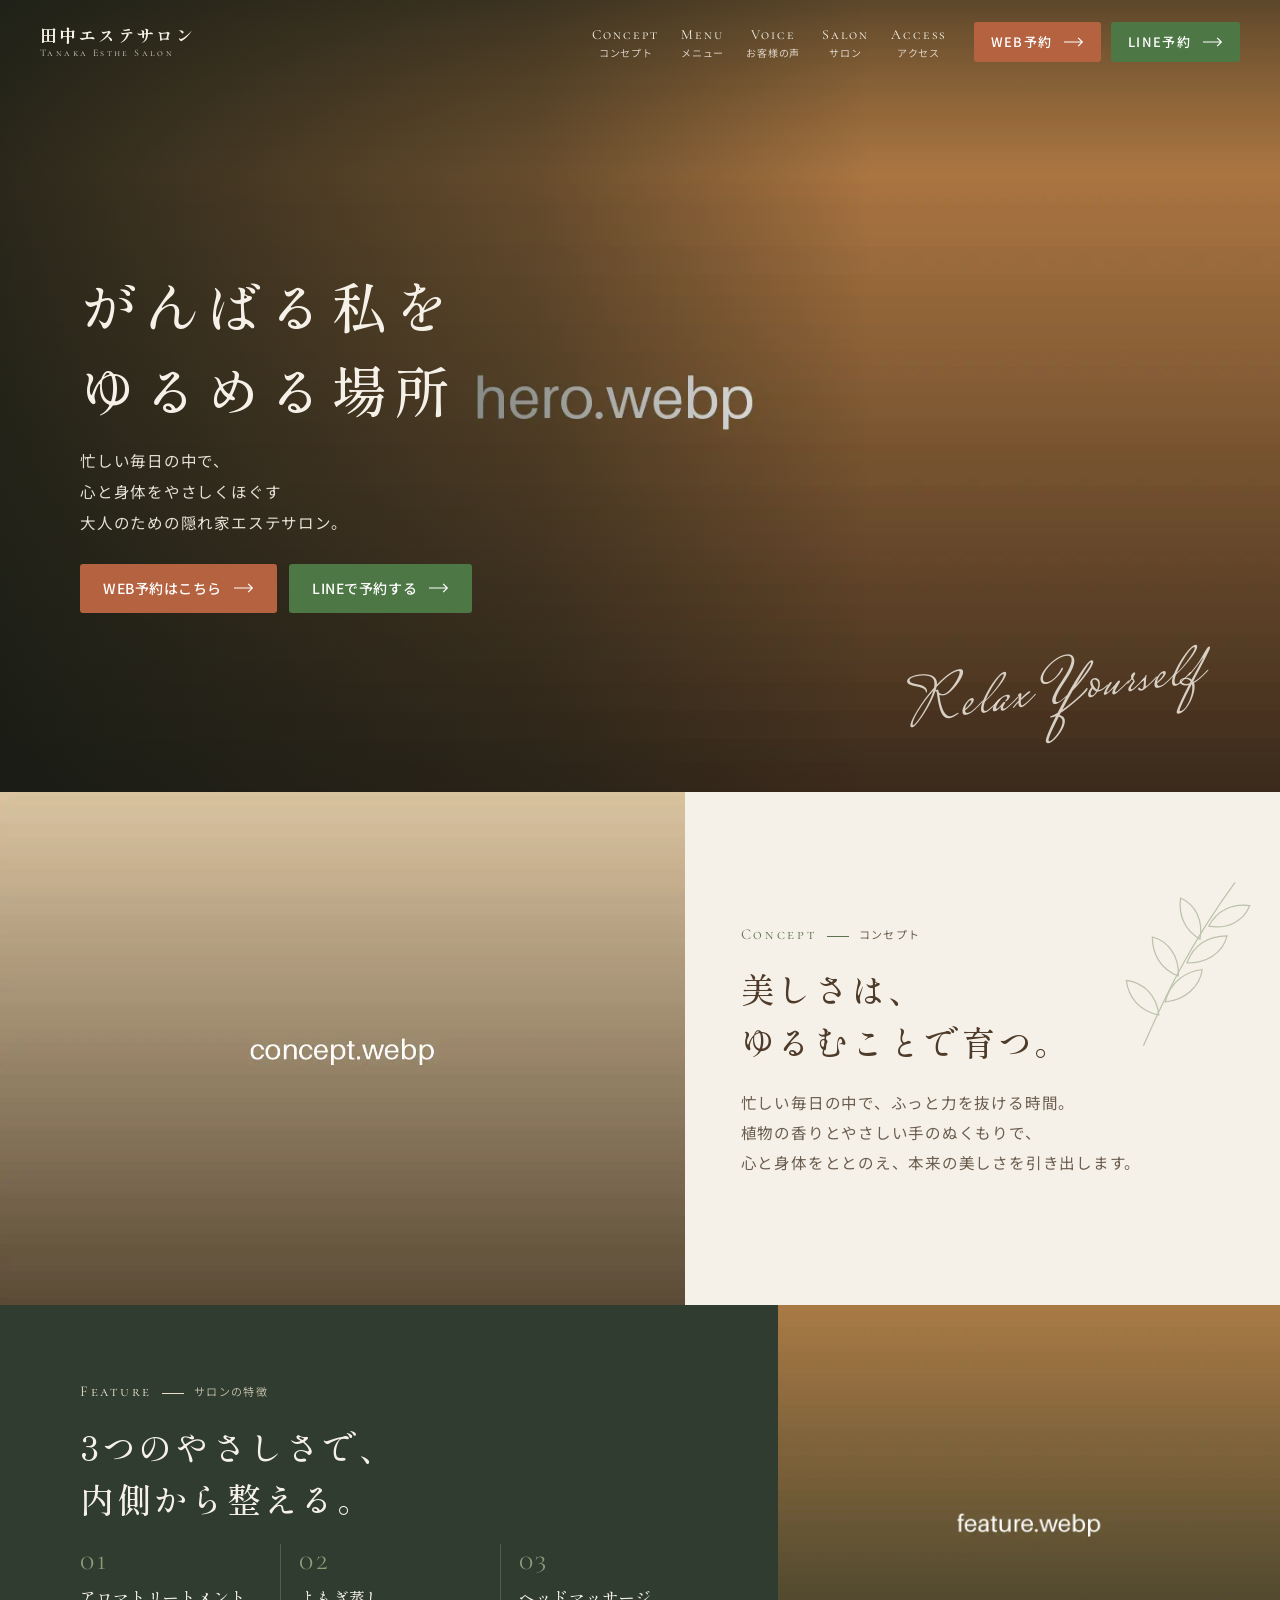
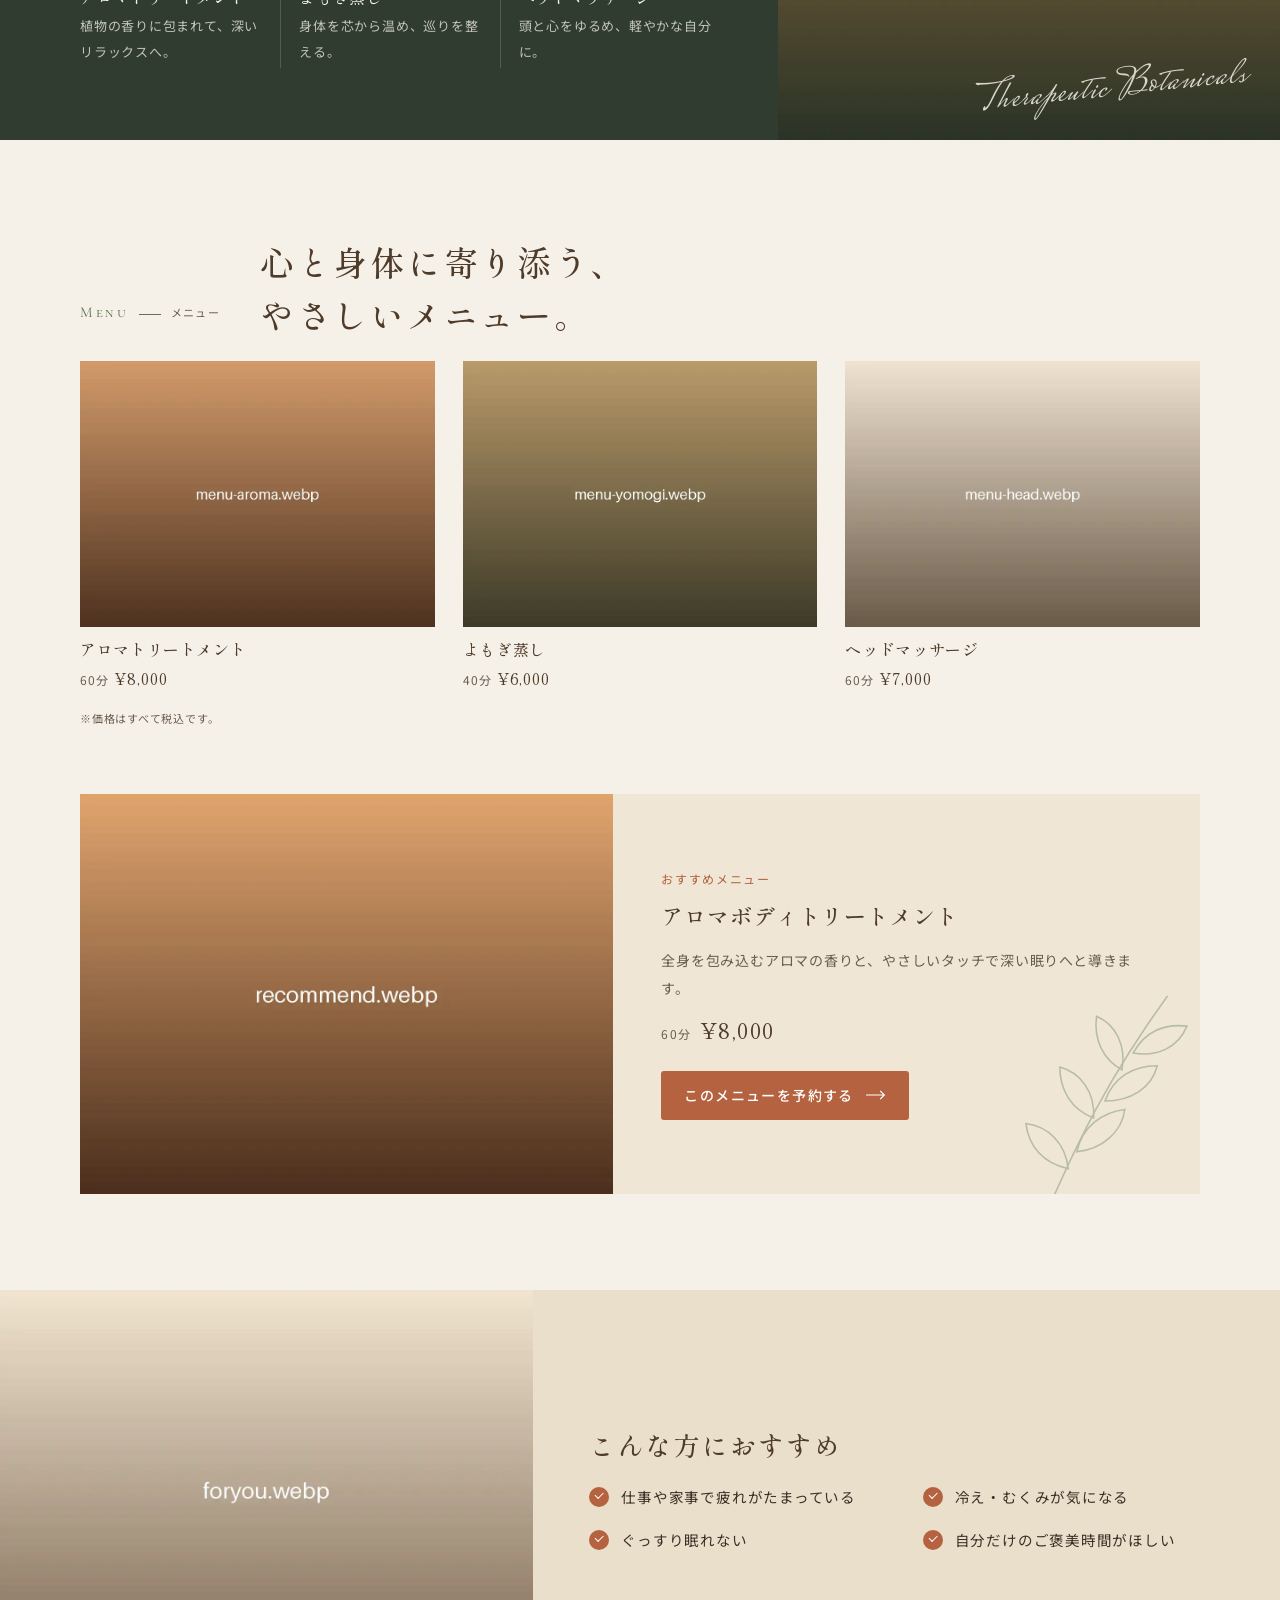
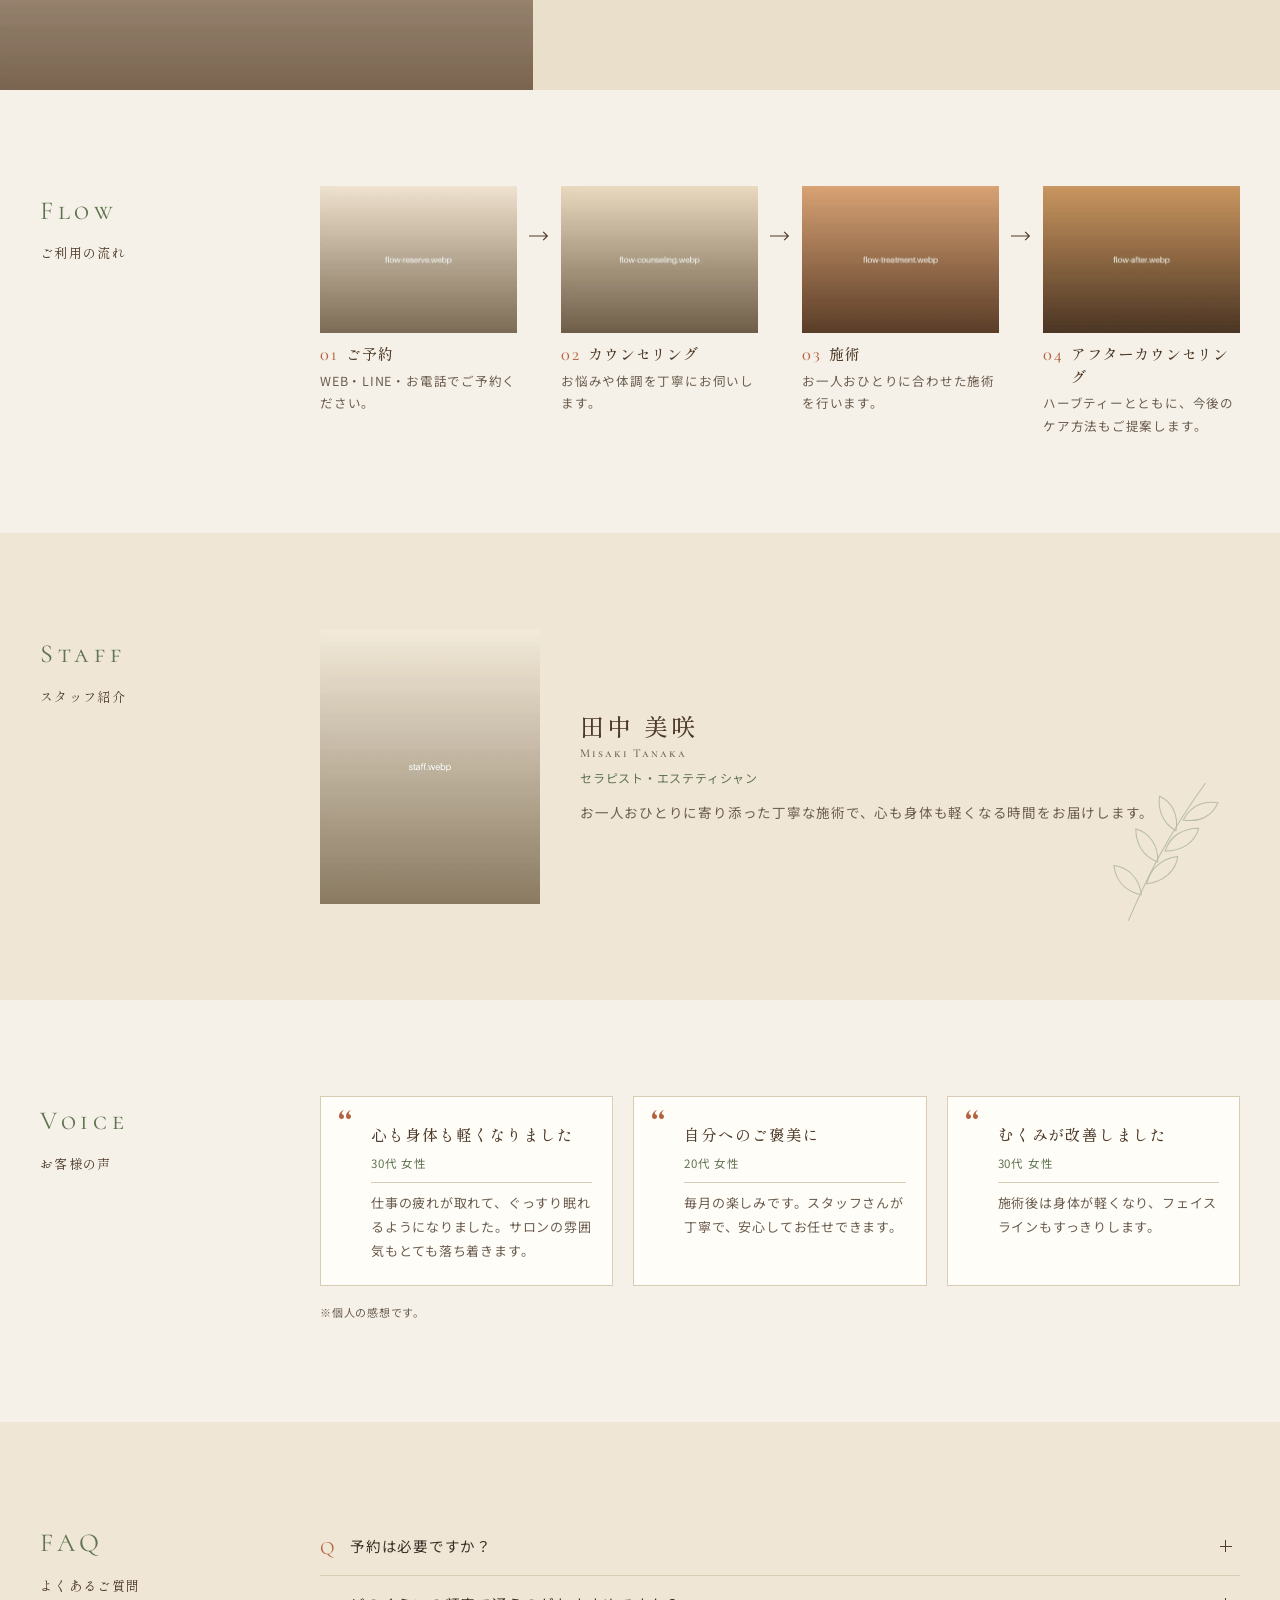
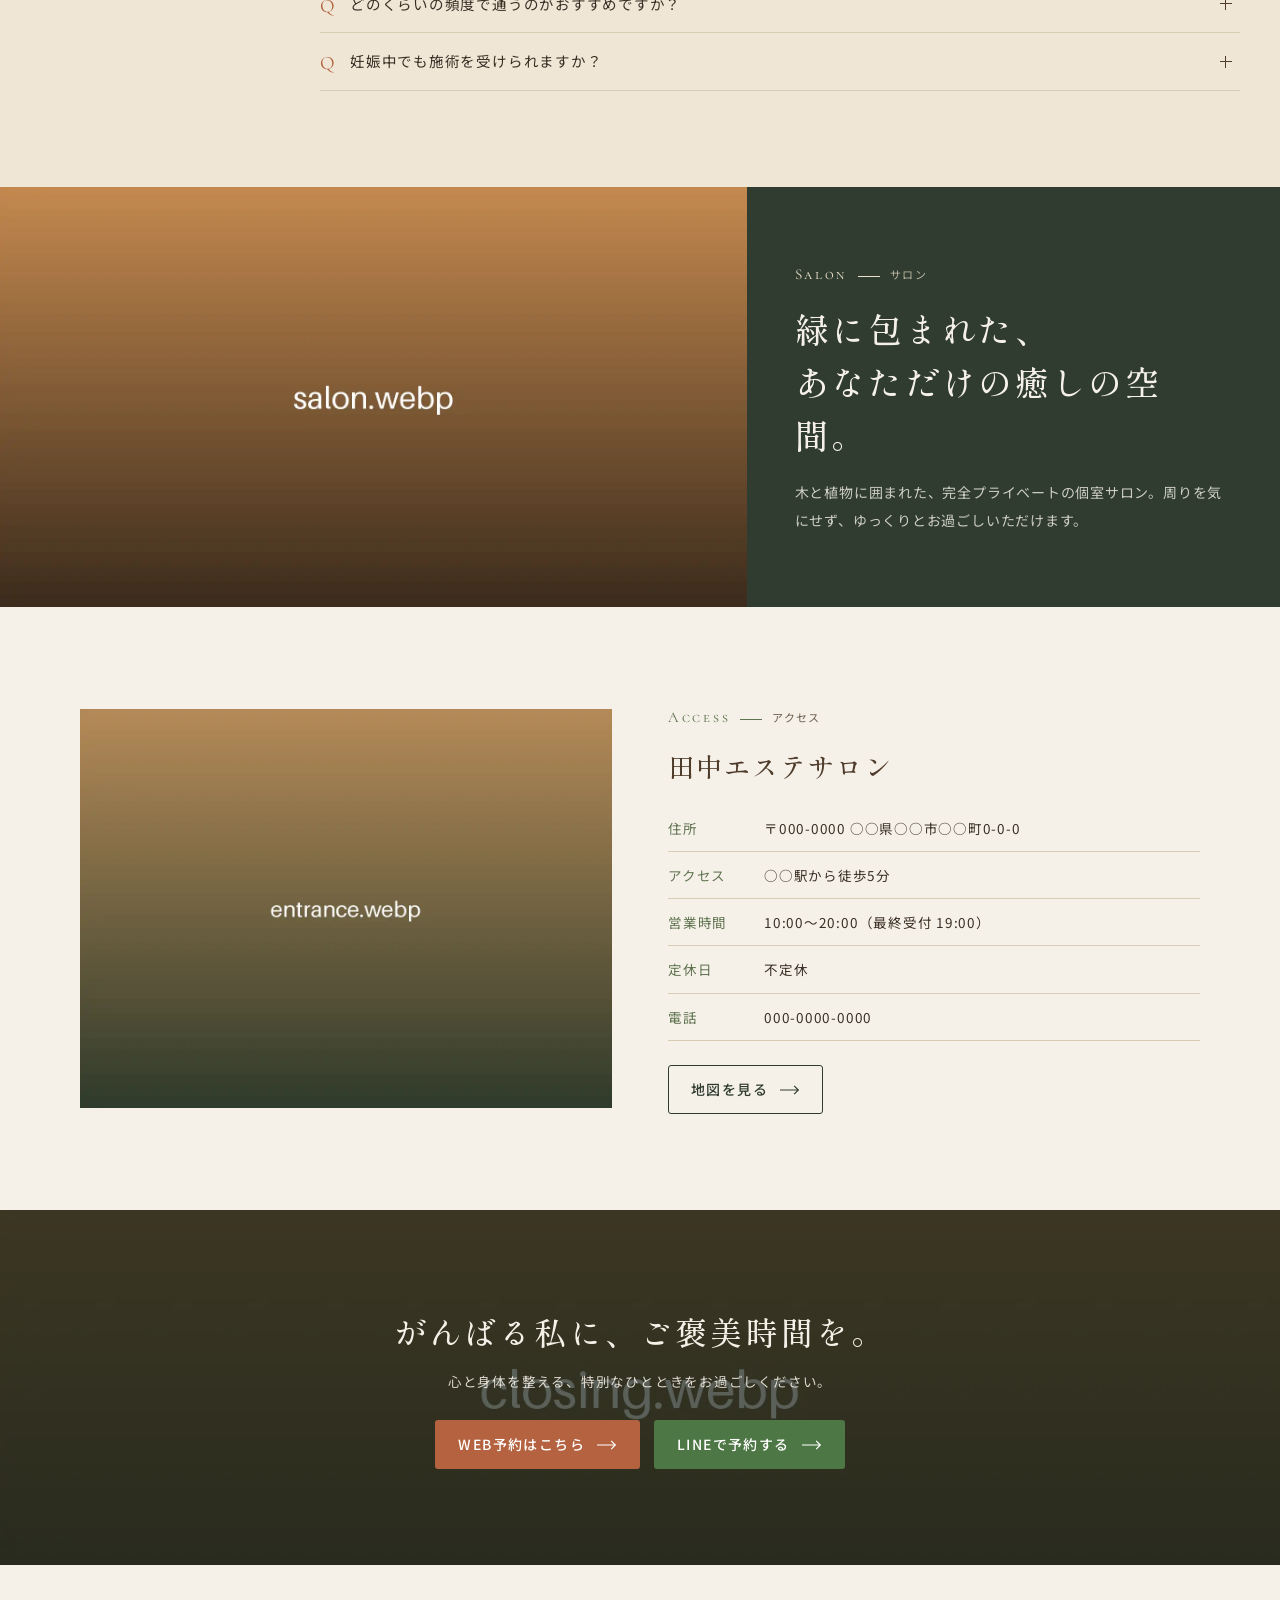
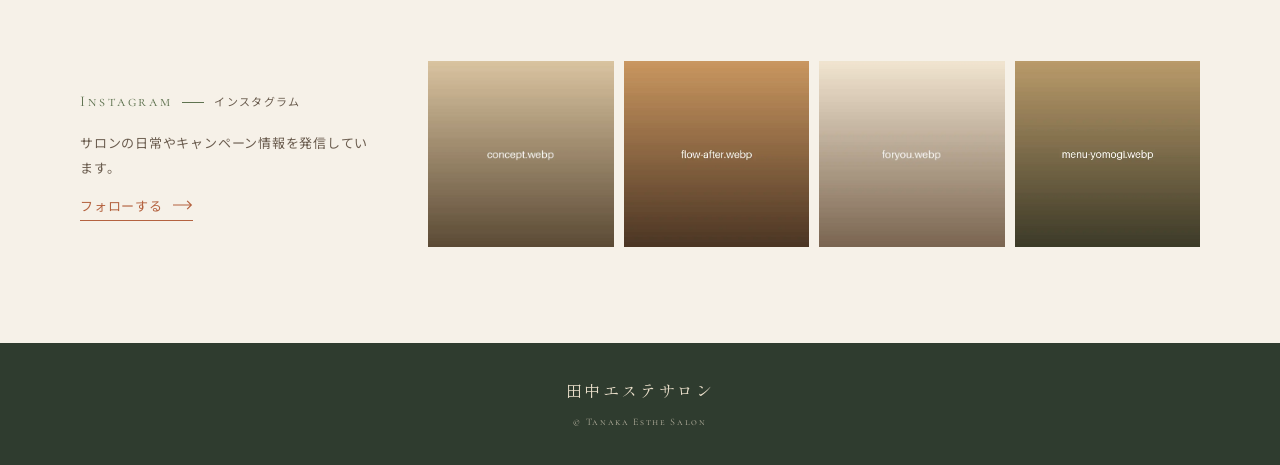
==== public/sites/tanaka-esthe/index.html @ adbf15c3 "田中エステサロンLPを追加（モック準拠、写真は仮画像） Co-Authored-By: Claude Opus 5.5 (1M context) <noreply@anthropic.com> Cla" ====
<!doctype html>
<html lang="ja">
<head>
  <meta charset="utf-8">
  <meta name="viewport" content="width=device-width, initial-scale=1, viewport-fit=cover">
  <title>田中エステサロン｜がんばる私を、ゆるめる場所。大人のための隠れ家エステ</title>
  <meta name="description" content="田中エステサロンは、駅から徒歩5分の住宅街にある大人のための隠れ家エステ。アロマトリートメント、よもぎ蒸し、ヘッドマッサージで、忙しい毎日の心と身体をやさしくほぐします。">
  <meta name="theme-color" content="#2f3c2f">

  <meta property="og:type" content="website">
  <meta property="og:locale" content="ja_JP">
  <meta property="og:site_name" content="田中エステサロン">
  <meta property="og:title" content="田中エステサロン｜がんばる私を、ゆるめる場所。">
  <meta property="og:description" content="忙しい毎日の中で、心と身体をやさしくほぐす。大人のための隠れ家エステサロン。">
  <meta property="og:url" content="https://lp.wakuwaku-inc.com/tanaka-esthe/">
  <meta property="og:image" content="https://lp.wakuwaku-inc.com/tanaka-esthe/images/hero.webp">
  <meta property="og:image:alt" content="キャンドルの灯る薄暗い施術室で、目を閉じてくつろぐ女性（イメージ）">
  <meta name="twitter:card" content="summary_large_image">

  <link rel="icon" href="data:image/svg+xml,%3Csvg xmlns='http://www.w3.org/2000/svg' viewBox='0 0 32 32'%3E%3Crect width='32' height='32' fill='%232f3c2f'/%3E%3Cpath d='M16 7c-5 5-5 13 0 18 5-5 5-13 0-18z' fill='none' stroke='%23eadfcb' stroke-width='1.6'/%3E%3Cpath d='M16 10v15' stroke='%23eadfcb' stroke-width='1.2'/%3E%3C/svg%3E">

  <link rel="preload" as="image" href="images/hero.webp" type="image/webp">
  <link rel="preconnect" href="https://fonts.googleapis.com">
  <link rel="preconnect" href="https://fonts.gstatic.com" crossorigin>
  <link rel="stylesheet" href="https://fonts.googleapis.com/css2?family=Cormorant+SC:wght@500&family=Mrs+Saint+Delafield&family=Noto+Sans+JP:wght@400;500&family=Shippori+Mincho+B1:wght@500;700&display=swap">
  <link rel="stylesheet" href="style.css">
  <script src="script.js" defer></script>
</head>
<body>
  <a class="skip" href="#main">本文へスキップ</a>

  <svg width="0" height="0" style="position:absolute" aria-hidden="true" focusable="false">
    <symbol id="leaf" viewBox="0 0 120 160">
      <g fill="none" stroke="currentColor" stroke-width="1.1" stroke-linecap="round">
        <path d="M20 156C40 110 62 64 104 6"/>
        <path d="M34 128c-18-4-28-16-30-32 16 2 28 14 30 32z"/>
        <path d="M40 116c4-18 18-28 34-30-2 16-16 28-34 30z"/>
        <path d="M52 92c-16-6-24-20-24-36 15 4 25 18 24 36z"/>
        <path d="M60 80c6-17 20-25 37-25-4 16-19 25-37 25z"/>
        <path d="M72 58c-14-8-20-22-18-38 14 6 21 21 18 38z"/>
        <path d="M80 46c8-15 22-21 38-19-6 15-21 22-38 19z"/>
      </g>
    </symbol>
    <symbol id="arrow" viewBox="0 0 24 12">
      <path d="M0 6h22M17 1l5 5-5 5" fill="none" stroke="currentColor" stroke-width="1.4"/>
    </symbol>
  </svg>

  <header class="site-header">
    <a class="logo" href="#top">
      <span class="logo__ja">田中エステサロン</span>
      <span class="logo__en" lang="en">Tanaka Esthe Salon</span>
    </a>
    <nav class="site-nav" id="site-nav" aria-label="ページ内リンク">
      <ul>
        <li><a href="#concept"><span lang="en">Concept</span>コンセプト</a></li>
        <li><a href="#menu"><span lang="en">Menu</span>メニュー</a></li>
        <li><a href="#voice"><span lang="en">Voice</span>お客様の声</a></li>
        <li><a href="#salon"><span lang="en">Salon</span>サロン</a></li>
        <li><a href="#access"><span lang="en">Access</span>アクセス</a></li>
      </ul>
      <div class="site-nav__cta">
        <a class="btn btn--terra" href="https://beauty.hotpepper.jp/" target="_blank" rel="noopener noreferrer">WEB予約<svg class="btn__arrow" aria-hidden="true"><use href="#arrow"/></svg></a>
        <a class="btn btn--line" href="https://entry.line.biz/start/jp/" target="_blank" rel="noopener noreferrer">LINE予約<svg class="btn__arrow" aria-hidden="true"><use href="#arrow"/></svg></a>
      </div>
    </nav>
    <button class="nav-toggle" type="button" aria-expanded="false" aria-controls="site-nav">
      <span class="nav-toggle__bars" aria-hidden="true"></span>
      <span class="sr-only nav-toggle__label">メニュー</span>
    </button>
  </header>

  <main id="main">
    <!-- HERO -->
    <section class="hero" id="top" aria-labelledby="hero-title">
      <img class="hero__img" src="images/hero.webp" width="1600" height="900" fetchpriority="high" decoding="async"
           alt="キャンドルの灯る薄暗い施術室で、目を閉じてくつろぐ女性（イメージ）">
      <div class="hero__inner">
        <h1 class="hero__title" id="hero-title">がんばる私を<br>ゆるめる場所</h1>
        <p class="hero__lead">忙しい毎日の中で、<br>心と身体をやさしくほぐす<br>大人のための隠れ家エステサロン。</p>
        <div class="hero__cta">
          <a class="btn btn--terra" href="https://beauty.hotpepper.jp/" target="_blank" rel="noopener noreferrer">WEB予約はこちら<svg class="btn__arrow" aria-hidden="true"><use href="#arrow"/></svg></a>
          <a class="btn btn--line" href="https://entry.line.biz/start/jp/" target="_blank" rel="noopener noreferrer">LINEで予約する<svg class="btn__arrow" aria-hidden="true"><use href="#arrow"/></svg></a>
        </div>
      </div>
      <p class="hero__script" lang="en" aria-hidden="true">Relax Yourself</p>
    </section>

    <!-- CONCEPT -->
    <section class="concept" id="concept" aria-labelledby="concept-title">
      <figure class="concept__photo">
        <img src="images/concept.webp" width="1200" height="900" loading="lazy" decoding="async"
             alt="アロマオイルの小瓶、丸めた白いタオル、観葉植物が並ぶ施術台（イメージ）">
      </figure>
      <div class="concept__text">
        <p class="label"><span lang="en">Concept</span>コンセプト</p>
        <h2 class="heading" id="concept-title">美しさは、<br>ゆるむことで育つ。</h2>
        <p>忙しい毎日の中で、ふっと力を抜ける時間。<br class="pc">植物の香りとやさしい手のぬくもりで、<br class="pc">心と身体をととのえ、本来の美しさを引き出します。</p>
        <svg class="leaf leaf--concept" aria-hidden="true"><use href="#leaf"/></svg>
      </div>
    </section>

    <!-- FEATURE -->
    <section class="feature" aria-labelledby="feature-title">
      <div class="feature__inner">
        <p class="label label--light"><span lang="en">Feature</span>サロンの特徴</p>
        <h2 class="heading heading--light" id="feature-title">3つのやさしさで、<br>内側から整える。</h2>
        <ol class="feature__list">
          <li>
            <span class="num" aria-hidden="true">01</span>
            <h3>アロマトリートメント</h3>
            <p>植物の香りに包まれて、深いリラックスへ。</p>
          </li>
          <li>
            <span class="num" aria-hidden="true">02</span>
            <h3>よもぎ蒸し</h3>
            <p>身体を芯から温め、巡りを整える。</p>
          </li>
          <li>
            <span class="num" aria-hidden="true">03</span>
            <h3>ヘッドマッサージ</h3>
            <p>頭と心をゆるめ、軽やかな自分に。</p>
          </li>
        </ol>
      </div>
      <figure class="feature__photo">
        <img src="images/feature.webp" width="1200" height="900" loading="lazy" decoding="async"
             alt="湯気の立つ木の器に入ったハーブと、キャンドルの灯り（イメージ）">
      </figure>
      <p class="feature__script" lang="en" aria-hidden="true">Therapeutic Botanicals</p>
    </section>

    <!-- MENU -->
    <section class="menu section" id="menu" aria-labelledby="menu-title">
      <div class="menu__head">
        <p class="label"><span lang="en">Menu</span>メニュー</p>
        <h2 class="heading" id="menu-title">心と身体に寄り添う、<br>やさしいメニュー。</h2>
      </div>
      <ul class="menu__list">
        <li>
          <img src="images/menu-aroma.webp" width="900" height="675" loading="lazy" decoding="async" alt="背中にアロマトリートメントを受ける女性（イメージ）">
          <h3>アロマトリートメント</h3>
          <p class="price"><span>60分</span>¥8,000</p>
        </li>
        <li>
          <img src="images/menu-yomogi.webp" width="900" height="675" loading="lazy" decoding="async" alt="植物に囲まれた、よもぎ蒸しの陶器（イメージ）">
          <h3>よもぎ蒸し</h3>
          <p class="price"><span>40分</span>¥6,000</p>
        </li>
        <li>
          <img src="images/menu-head.webp" width="900" height="675" loading="lazy" decoding="async" alt="仰向けでヘッドマッサージを受ける女性（イメージ）">
          <h3>ヘッドマッサージ</h3>
          <p class="price"><span>60分</span>¥7,000</p>
        </li>
      </ul>
      <p class="menu__note">※価格はすべて税込です。</p>

      <article class="pickup" aria-labelledby="pickup-title">
        <img class="pickup__photo" src="images/recommend.webp" width="1200" height="900" loading="lazy" decoding="async"
             alt="キャンドルのそばで、うつぶせでボディトリートメントを受ける女性（イメージ）">
        <div class="pickup__text">
          <p class="pickup__tag">おすすめメニュー</p>
          <h3 class="pickup__title" id="pickup-title">アロマボディトリートメント</h3>
          <p>全身を包み込むアロマの香りと、やさしいタッチで深い眠りへと導きます。</p>
          <p class="price price--lg"><span>60分</span>¥8,000</p>
          <a class="btn btn--terra" href="https://beauty.hotpepper.jp/" target="_blank" rel="noopener noreferrer">このメニューを予約する<svg class="btn__arrow" aria-hidden="true"><use href="#arrow"/></svg></a>
        </div>
        <svg class="leaf leaf--pickup" aria-hidden="true"><use href="#leaf"/></svg>
      </article>
    </section>

    <!-- FOR YOU -->
    <section class="foryou" aria-labelledby="foryou-title">
      <figure class="foryou__photo">
        <img src="images/foryou.webp" width="1200" height="900" loading="lazy" decoding="async" alt="施術ベッドの上で穏やかに微笑む女性（イメージ）">
      </figure>
      <div class="foryou__text">
        <h2 class="heading heading--sm" id="foryou-title">こんな方におすすめ</h2>
        <ul class="checks">
          <li>仕事や家事で疲れがたまっている</li>
          <li>冷え・むくみが気になる</li>
          <li>ぐっすり眠れない</li>
          <li>自分だけのご褒美時間がほしい</li>
        </ul>
      </div>
    </section>

    <!-- FLOW -->
    <section class="side section" aria-labelledby="flow-title">
      <p class="side__label"><span lang="en">Flow</span><span id="flow-title">ご利用の流れ</span></p>
      <ol class="flow">
        <li>
          <img src="images/flow-reserve.webp" width="800" height="600" loading="lazy" decoding="async" alt="スマートフォンで予約する女性（イメージ）">
          <h3><span class="num" aria-hidden="true">01</span>ご予約</h3>
          <p>WEB・LINE・お電話でご予約ください。</p>
        </li>
        <li>
          <img src="images/flow-counseling.webp" width="800" height="600" loading="lazy" decoding="async" alt="テーブルをはさんでセラピストと話す女性（イメージ）">
          <h3><span class="num" aria-hidden="true">02</span>カウンセリング</h3>
          <p>お悩みや体調を丁寧にお伺いします。</p>
        </li>
        <li>
          <img src="images/flow-treatment.webp" width="800" height="600" loading="lazy" decoding="async" alt="フェイシャルの施術を受ける女性（イメージ）">
          <h3><span class="num" aria-hidden="true">03</span>施術</h3>
          <p>お一人おひとりに合わせた施術を行います。</p>
        </li>
        <li>
          <img src="images/flow-after.webp" width="800" height="600" loading="lazy" decoding="async" alt="施術後に出されるハーブティー（イメージ）">
          <h3><span class="num" aria-hidden="true">04</span>アフターカウンセリング</h3>
          <p>ハーブティーとともに、今後のケア方法もご提案します。</p>
        </li>
      </ol>
    </section>

    <!-- STAFF -->
    <section class="side side--tint section" aria-labelledby="staff-title">
      <p class="side__label"><span lang="en">Staff</span><span id="staff-title">スタッフ紹介</span></p>
      <div class="staff">
        <img class="staff__photo" src="images/staff.webp" width="800" height="1000" loading="lazy" decoding="async" alt="白いユニフォームで微笑むセラピストの田中美咲（イメージ）">
        <div class="staff__text">
          <h3 class="staff__name">田中 美咲<span lang="en">Misaki Tanaka</span></h3>
          <p class="staff__role">セラピスト・エステティシャン</p>
          <p>お一人おひとりに寄り添った丁寧な施術で、心も身体も軽くなる時間をお届けします。</p>
        </div>
        <svg class="leaf leaf--staff" aria-hidden="true"><use href="#leaf"/></svg>
      </div>
    </section>

    <!-- VOICE -->
    <section class="side section" id="voice" aria-labelledby="voice-title">
      <p class="side__label"><span lang="en">Voice</span><span id="voice-title">お客様の声</span></p>
      <ul class="voice">
        <li>
          <h3>心も身体も軽くなりました</h3>
          <p class="voice__who">30代 女性</p>
          <p>仕事の疲れが取れて、ぐっすり眠れるようになりました。サロンの雰囲気もとても落ち着きます。</p>
        </li>
        <li>
          <h3>自分へのご褒美に</h3>
          <p class="voice__who">20代 女性</p>
          <p>毎月の楽しみです。スタッフさんが丁寧で、安心してお任せできます。</p>
        </li>
        <li>
          <h3>むくみが改善しました</h3>
          <p class="voice__who">30代 女性</p>
          <p>施術後は身体が軽くなり、フェイスラインもすっきりします。</p>
        </li>
      </ul>
      <p class="side__note">※個人の感想です。</p>
    </section>

    <!-- FAQ -->
    <section class="side side--tint section" aria-labelledby="faq-title">
      <p class="side__label"><span lang="en">FAQ</span><span id="faq-title">よくあるご質問</span></p>
      <div class="faq">
        <details>
          <summary>予約は必要ですか？</summary>
          <p>完全予約制です。WEB・LINE・お電話からご予約ください。当日のご予約も、空きがあればお受けしています。</p>
        </details>
        <details>
          <summary>どのくらいの頻度で通うのがおすすめですか？</summary>
          <p>目安は月に1〜2回です。お身体の状態やご予定に合わせて、カウンセリングでご提案します。</p>
        </details>
        <details>
          <summary>妊娠中でも施術を受けられますか？</summary>
          <p>安全のため、メニューによってはお受けできない場合があります。ご予約の前に一度ご相談ください。</p>
        </details>
      </div>
    </section>

    <!-- SALON -->
    <section class="salon" id="salon" aria-labelledby="salon-title">
      <figure class="salon__photo">
        <img src="images/salon.webp" width="1600" height="900" loading="lazy" decoding="async" alt="木のぬくもりと間接照明に包まれた施術ルーム（イメージ）">
      </figure>
      <div class="salon__text">
        <p class="label"><span lang="en">Salon</span>サロン</p>
        <h2 class="heading" id="salon-title">緑に包まれた、<br>あなただけの癒しの空間。</h2>
        <p>木と植物に囲まれた、完全プライベートの個室サロン。周りを気にせず、ゆっくりとお過ごしいただけます。</p>
      </div>
    </section>

    <!-- ACCESS -->
    <section class="access section" id="access" aria-labelledby="access-title">
      <figure class="access__photo">
        <img src="images/entrance.webp" width="1200" height="900" loading="lazy" decoding="async" alt="植物に囲まれたサロンの入口（イメージ）">
      </figure>
      <div class="access__text">
        <p class="label"><span lang="en">Access</span>アクセス</p>
        <h2 class="heading heading--sm" id="access-title">田中エステサロン</h2>
        <dl class="info">
          <div><dt>住所</dt><dd>〒000-0000 ○○県○○市○○町0-0-0</dd></div>
          <div><dt>アクセス</dt><dd>○○駅から徒歩5分</dd></div>
          <div><dt>営業時間</dt><dd>10:00〜20:00（最終受付 19:00）</dd></div>
          <div><dt>定休日</dt><dd>不定休</dd></div>
          <div><dt>電話</dt><dd>000-0000-0000</dd></div>
        </dl>
        <a class="btn btn--ghost" href="https://www.google.com/maps" target="_blank" rel="noopener noreferrer">地図を見る<svg class="btn__arrow" aria-hidden="true"><use href="#arrow"/></svg></a>
      </div>
    </section>

    <!-- CLOSING CTA -->
    <section class="closing" aria-labelledby="closing-title">
      <img class="closing__img" src="images/closing.webp" width="1600" height="900" loading="lazy" decoding="async" alt="">
      <div class="closing__inner">
        <h2 class="closing__title" id="closing-title">がんばる私に、ご褒美時間を。</h2>
        <p>心と身体を整える、特別なひとときをお過ごしください。</p>
        <div class="closing__cta">
          <a class="btn btn--terra" href="https://beauty.hotpepper.jp/" target="_blank" rel="noopener noreferrer">WEB予約はこちら<svg class="btn__arrow" aria-hidden="true"><use href="#arrow"/></svg></a>
          <a class="btn btn--line" href="https://entry.line.biz/start/jp/" target="_blank" rel="noopener noreferrer">LINEで予約する<svg class="btn__arrow" aria-hidden="true"><use href="#arrow"/></svg></a>
        </div>
      </div>
    </section>

    <!-- INSTAGRAM -->
    <section class="insta section" aria-labelledby="insta-title">
      <div class="insta__head">
        <p class="label"><span lang="en">Instagram</span><span id="insta-title">インスタグラム</span></p>
        <p>サロンの日常やキャンペーン情報を発信しています。</p>
        <a class="insta__link" href="https://www.instagram.com/" target="_blank" rel="noopener noreferrer">フォローする<svg class="btn__arrow" aria-hidden="true"><use href="#arrow"/></svg></a>
      </div>
      <ul class="insta__grid">
        <li><img src="images/concept.webp" width="1200" height="900" loading="lazy" decoding="async" alt="アロマオイルとタオルが並ぶ施術台"></li>
        <li><img src="images/flow-after.webp" width="800" height="600" loading="lazy" decoding="async" alt="ハーブティー"></li>
        <li><img src="images/foryou.webp" width="1200" height="900" loading="lazy" decoding="async" alt="施術ベッドでくつろぐ女性"></li>
        <li><img src="images/menu-yomogi.webp" width="900" height="675" loading="lazy" decoding="async" alt="よもぎ蒸しの陶器"></li>
      </ul>
    </section>
  </main>

  <footer class="site-footer">
    <p class="site-footer__name">田中エステサロン</p>
    <p class="site-footer__copy"><small>&copy; Tanaka Esthe Salon</small></p>
  </footer>

  <div class="dock" aria-label="ご予約">
    <a class="dock__web" href="https://beauty.hotpepper.jp/" target="_blank" rel="noopener noreferrer">WEB予約</a>
    <a class="dock__line" href="https://entry.line.biz/start/jp/" target="_blank" rel="noopener noreferrer">LINE予約</a>
  </div>
</body>
</html>
---- public/sites/tanaka-esthe/style.css ----
/* =========================================================
   田中エステサロン
   DESIGN DNA：「夜の森の隠れ家」
   - 深緑 × 生成り × テラコッタ。キャンドルの暖色写真を暗い面で受ける
   - 見出しは Shippori Mincho B1、英字ラベルは Cormorant SC の小さな横並び
   - 左に縦ラベル列、右に本文の「サイド見出し」レイアウト（FLOW〜FAQ）
   - ボタンは角の立った長方形（ピル型は使わない）
   - 植物の線画を細く添える
   ========================================================= */

:root {
  --forest: #2f3c2f;
  --forest-2: #3b4a3a;
  --kinari: #eadfcb;
  --paper: #f6f1e8;
  --paper-2: #efe6d6;
  --terra: #b4623f;
  --terra-deep: #9a5133;
  --olive: #8b9d7a;
  --olive-deep: #5f7350;
  --brown: #4e3b2a;
  --ink: #3a2f25;
  --ink-soft: #6b5d4f;
  --line-c: #d9ccb5;
  --line-green: #4d7744;

  --f-min: "Shippori Mincho B1", "Hiragino Mincho ProN", "Yu Mincho", serif;
  --f-sc: "Cormorant SC", "Times New Roman", serif;
  --f-script: "Mrs Saint Delafield", "Snell Roundhand", cursive;
  --f-body: "Noto Sans JP", "Hiragino Sans", "Yu Gothic", system-ui, sans-serif;

  --header-h: 64px;
  --dock-h: 56px;
  --gutter: 20px;
  --max: 1200px;
}

*, *::before, *::after { box-sizing: border-box; }

html {
  scroll-behavior: smooth;
  scroll-padding-top: calc(var(--header-h) + 8px);
  -webkit-text-size-adjust: 100%;
}

body {
  margin: 0;
  background: var(--paper);
  color: var(--ink);
  font-family: var(--f-body);
  font-size: 15px;
  line-height: 1.95;
  letter-spacing: .05em;
  overflow-x: hidden;
  padding-bottom: calc(var(--dock-h) + env(safe-area-inset-bottom));
}

img { display: block; max-width: 100%; height: auto; }
figure { margin: 0; }
a { color: inherit; }
h1, h2, h3, p, ul, ol, dl, dd { margin: 0; }
ul, ol { padding: 0; list-style: none; }

.sr-only {
  position: absolute !important;
  width: 1px; height: 1px;
  padding: 0; margin: -1px;
  overflow: hidden; clip: rect(0 0 0 0);
  white-space: nowrap; border: 0;
}

.skip {
  position: absolute; left: 12px; top: -60px; z-index: 100;
  background: var(--forest); color: #fff; padding: 10px 16px;
  text-decoration: none;
}
.skip:focus { top: 12px; }

:focus-visible { outline: 2px solid var(--terra); outline-offset: 3px; }

.pc { display: none; }

/* ---------- 共通パーツ ---------- */

.section { padding: 64px var(--gutter); }

.label {
  display: flex; align-items: baseline; gap: 10px;
  font-size: 11px; color: var(--ink-soft); letter-spacing: .12em;
  margin-bottom: 14px;
}
.label span[lang] {
  font-family: var(--f-sc); font-size: 15px; letter-spacing: .18em;
  color: var(--olive-deep);
}
.label span[lang]::after {
  content: ""; display: inline-block; width: 22px; height: 1px;
  background: currentColor; vertical-align: middle; margin-left: 10px;
}
.label--light { color: rgba(234, 223, 203, .75); }
.label--light span[lang] { color: var(--kinari); }

.heading {
  font-family: var(--f-min); font-weight: 500;
  font-size: clamp(24px, 6.4vw, 34px); line-height: 1.55; letter-spacing: .08em;
  color: var(--brown); margin-bottom: 18px;
}
.heading--light { color: var(--paper); }
.heading--sm { font-size: clamp(20px, 5.2vw, 24px); }

.num {
  font-family: var(--f-sc); font-size: 22px; letter-spacing: .1em; line-height: 1;
}

.btn {
  display: inline-flex; align-items: center; justify-content: center; gap: 12px;
  min-height: 48px; padding: 10px 22px;
  border-radius: 3px; border: 1px solid transparent;
  font-size: 14px; font-weight: 500; letter-spacing: .1em;
  text-decoration: none; color: #fff;
  transition: background-color .2s, color .2s;
}
.btn__arrow { width: 20px; height: 10px; flex: none; }
.btn--terra { background: var(--terra); }
.btn--terra:hover { background: var(--terra-deep); }
.btn--line { background: var(--line-green); }
.btn--line:hover { background: #3f6438; }
.btn--ghost { color: var(--forest); border-color: var(--forest); }
.btn--ghost:hover { background: var(--forest); color: var(--paper); }

.leaf { position: absolute; color: var(--olive); opacity: .55; pointer-events: none; }

.price { font-family: var(--f-min); font-size: 16px; color: var(--brown); letter-spacing: .06em; }
.price span { font-family: var(--f-body); font-size: 12px; color: var(--ink-soft); margin-right: 10px; }
.price--lg { font-size: 22px; margin: 6px 0 20px; }

/* ---------- ヘッダー ---------- */

.site-header {
  position: absolute; top: 0; left: 0; right: 0; z-index: 30;
  height: var(--header-h);
  display: flex; align-items: center; justify-content: space-between;
  padding: 0 var(--gutter);
  color: var(--paper);
}
.logo { display: flex; flex-direction: column; text-decoration: none; line-height: 1.3; }
.logo__ja { font-family: var(--f-min); font-weight: 700; font-size: 17px; letter-spacing: .14em; }
.logo__en { font-family: var(--f-sc); font-size: 10px; letter-spacing: .24em; opacity: .8; }

.nav-toggle {
  position: relative; z-index: 32;
  width: 44px; height: 44px; margin-right: -8px;
  background: none; border: 0; color: inherit; cursor: pointer;
}
.nav-toggle__bars, .nav-toggle__bars::before, .nav-toggle__bars::after {
  position: absolute; left: 11px; width: 22px; height: 1.5px; background: currentColor;
  transition: transform .25s, opacity .2s;
}
.nav-toggle__bars { top: 21px; }
.nav-toggle__bars::before { content: ""; left: 0; top: -7px; }
.nav-toggle__bars::after { content: ""; left: 0; top: 7px; }
.nav-toggle[aria-expanded="true"] .nav-toggle__bars { background: transparent; }
.nav-toggle[aria-expanded="true"] .nav-toggle__bars::before { transform: translateY(7px) rotate(45deg); }
.nav-toggle[aria-expanded="true"] .nav-toggle__bars::after { transform: translateY(-7px) rotate(-45deg); }

.site-nav {
  position: fixed; inset: 0; z-index: 31;
  background: var(--forest);
  display: flex; flex-direction: column; justify-content: center; gap: 36px;
  padding: 80px 32px 40px;
  visibility: hidden; opacity: 0;
  transition: opacity .25s, visibility .25s;
}
.site-nav.is-open { visibility: visible; opacity: 1; }
.site-nav ul { display: grid; gap: 4px; }
.site-nav li a {
  display: flex; align-items: baseline; gap: 16px;
  padding: 10px 0; text-decoration: none;
  font-size: 13px; color: rgba(246, 241, 232, .75);
  border-bottom: 1px solid rgba(234, 223, 203, .15);
}
.site-nav li a span { font-family: var(--f-sc); font-size: 20px; color: var(--paper); letter-spacing: .14em; min-width: 92px; }
.site-nav__cta { display: grid; gap: 12px; }

/* ---------- HERO ---------- */

.hero {
  position: relative; isolation: isolate;
  min-height: 600px; height: 92svh; max-height: 760px;
  display: flex; align-items: flex-end;
  color: var(--paper); background: var(--forest);
  overflow: hidden;
}
.hero__img {
  position: absolute; inset: 0; z-index: -2;
  width: 100%; height: 100%; object-fit: cover; object-position: 68% 40%;
}
.hero::before {
  content: ""; position: absolute; inset: 0; z-index: -1;
  background:
    linear-gradient(180deg, rgba(20, 26, 20, .55) 0%, rgba(20, 26, 20, 0) 22%),
    linear-gradient(0deg, rgba(20, 26, 20, .88) 0%, rgba(20, 26, 20, .35) 48%, rgba(20, 26, 20, 0) 70%);
}
.hero__inner { padding: 0 var(--gutter) 40px; width: 100%; }
.hero__title {
  font-family: var(--f-min); font-weight: 500;
  font-size: clamp(30px, 8.6vw, 54px); line-height: 1.5; letter-spacing: .12em;
  margin-bottom: 14px;
}
.hero__lead { font-size: 14px; line-height: 2; margin-bottom: 26px; opacity: .92; }
.hero__cta { display: grid; grid-template-columns: 1fr 1fr; gap: 10px; }
.hero__cta .btn { padding: 10px 8px; font-size: 13px; letter-spacing: .04em; gap: 8px; }
.hero__script {
  position: absolute; right: 18px; top: 96px;
  font-family: var(--f-script); font-size: 38px; line-height: 1.1;
  color: rgba(246, 241, 232, .82); transform: rotate(-8deg);
}

/* ---------- CONCEPT ---------- */

.concept { display: grid; background: var(--paper); }
.concept__photo img { width: 100%; aspect-ratio: 4 / 3; object-fit: cover; }
.concept__text { position: relative; padding: 48px var(--gutter) 56px; }
.concept__text > p:not(.label) { color: var(--ink-soft); }
.leaf--concept { width: 92px; height: 122px; right: 12px; top: 28px; }

/* ---------- FEATURE ---------- */

.feature {
  position: relative; display: grid;
  background: var(--forest); color: var(--paper);
}
.feature__inner { padding: 56px var(--gutter) 40px; }
.feature__list { display: grid; gap: 0; margin-top: 8px; }
.feature__list li {
  display: grid; grid-template-columns: 52px 1fr; column-gap: 12px;
  padding: 18px 0; border-top: 1px solid rgba(234, 223, 203, .2);
}
.feature__list .num { grid-row: span 2; color: var(--olive); font-size: 26px; padding-top: 4px; }
.feature__list h3 { font-family: var(--f-min); font-weight: 500; font-size: 18px; letter-spacing: .1em; }
.feature__list p { font-size: 13px; color: rgba(246, 241, 232, .75); }
.feature__photo img { width: 100%; aspect-ratio: 4 / 3; object-fit: cover; }
.feature__script {
  position: absolute; right: 16px; bottom: 18px;
  font-family: var(--f-script); font-size: 30px; line-height: 1.1;
  color: rgba(246, 241, 232, .85); transform: rotate(-6deg);
}

/* ---------- MENU ---------- */

.menu { max-width: var(--max); margin: 0 auto; }
.menu__list { display: grid; grid-template-columns: repeat(3, 1fr); gap: 12px; margin-top: 8px; }
.menu__list img { width: 100%; aspect-ratio: 4 / 3; object-fit: cover; margin-bottom: 10px; }
.menu__list h3 { font-family: var(--f-min); font-weight: 500; font-size: 13px; letter-spacing: .04em; line-height: 1.6; color: var(--brown); }
.menu__list .price { font-size: 14px; }
.menu__list .price span { margin-right: 6px; }
.menu__note { font-size: 11px; color: var(--ink-soft); margin-top: 14px; }

.pickup {
  position: relative; overflow: hidden;
  display: grid; gap: 0;
  margin-top: 40px; background: var(--paper-2);
}
.pickup__photo { width: 100%; aspect-ratio: 4 / 3; object-fit: cover; }
.pickup__text { position: relative; z-index: 1; padding: 28px 22px 32px; }
.pickup__tag { font-size: 12px; color: var(--terra); letter-spacing: .14em; margin-bottom: 4px; }
.pickup__title { font-family: var(--f-min); font-weight: 500; font-size: clamp(18px, 5vw, 22px); letter-spacing: .04em; color: var(--brown); margin-bottom: 10px; }
.pickup__text > p:not([class]) { color: var(--ink-soft); font-size: 14px; }
.pickup .btn { width: 100%; }
.leaf--pickup { width: 120px; height: 160px; right: -18px; bottom: -14px; }

/* ---------- FOR YOU ---------- */

.foryou { display: grid; background: var(--kinari); }
.foryou__photo img { width: 100%; aspect-ratio: 16 / 10; object-fit: cover; }
.foryou__text { padding: 36px var(--gutter) 44px; }
.checks { display: grid; gap: 12px; }
.checks li { position: relative; padding-left: 32px; font-size: 14.5px; }
.checks li::before {
  content: ""; position: absolute; left: 0; top: 4px;
  width: 20px; height: 20px; border-radius: 50%; background: var(--terra);
}
.checks li::after {
  content: ""; position: absolute; left: 6px; top: 9px;
  width: 8px; height: 4.5px; border: solid #fff; border-width: 0 0 1.6px 1.6px;
  transform: rotate(-45deg);
}

/* ---------- サイド見出しレイアウト（FLOW / STAFF / VOICE / FAQ） ---------- */

.side { position: relative; }
.side--tint { background: var(--paper-2); }
.side > * { max-width: var(--max); margin-left: auto; margin-right: auto; }
.side__label {
  display: flex; align-items: baseline; gap: 12px;
  font-family: var(--f-min); font-size: 14px; color: var(--brown); letter-spacing: .1em;
  margin-bottom: 24px; padding-bottom: 12px; border-bottom: 1px solid var(--line-c);
}
.side__label span[lang] { font-family: var(--f-sc); font-size: 22px; color: var(--olive-deep); letter-spacing: .18em; }
.side__note { font-size: 11px; color: var(--ink-soft); margin-top: 14px; }

.flow { display: grid; grid-template-columns: 1fr 1fr; gap: 24px 14px; counter-reset: flow; }
.flow img { width: 100%; aspect-ratio: 4 / 3; object-fit: cover; margin-bottom: 10px; }
.flow h3 { display: flex; align-items: baseline; gap: 8px; font-family: var(--f-min); font-weight: 500; font-size: 14px; color: var(--brown); line-height: 1.5; }
.flow h3 .num { font-size: 16px; color: var(--terra); }
.flow p { font-size: 12.5px; color: var(--ink-soft); line-height: 1.8; margin-top: 4px; }

.staff { position: relative; display: grid; grid-template-columns: 120px 1fr; gap: 18px; align-items: start; }
.staff__photo { width: 100%; aspect-ratio: 4 / 5; object-fit: cover; }
.staff__name { font-family: var(--f-min); font-weight: 500; font-size: 20px; letter-spacing: .14em; color: var(--brown); line-height: 1.5; }
.staff__name span { display: block; font-family: var(--f-sc); font-size: 12px; color: var(--ink-soft); letter-spacing: .16em; }
.staff__role { font-size: 12px; color: var(--olive-deep); margin: 4px 0 10px; }
.staff__text > p:last-child { font-size: 13.5px; color: var(--ink-soft); }
.staff__text { position: relative; z-index: 1; }
.leaf--staff { width: 70px; height: 94px; right: -12px; bottom: -64px; opacity: .35; }

.voice { display: grid; gap: 14px; }
.voice li {
  position: relative; background: #fffdf8; padding: 22px 20px 22px 50px;
  border: 1px solid var(--line-c);
}
.voice li::before {
  content: "“"; position: absolute; left: 16px; top: 8px;
  font-family: var(--f-min); font-size: 44px; line-height: 1; color: var(--terra);
}
.voice h3 { font-family: var(--f-min); font-weight: 500; font-size: 15.5px; color: var(--brown); letter-spacing: .06em; }
.voice__who { font-size: 11.5px; color: var(--olive-deep); margin: 2px 0 8px; padding-bottom: 8px; border-bottom: 1px solid var(--line-c); }
.voice li > p:last-child { font-size: 13px; color: var(--ink-soft); line-height: 1.85; }

.faq details { border-bottom: 1px solid var(--line-c); }
.faq summary {
  position: relative; list-style: none; cursor: pointer;
  padding: 16px 36px 16px 30px; font-size: 14.5px; line-height: 1.7;
}
.faq summary::-webkit-details-marker { display: none; }
.faq summary::before {
  content: "Q"; position: absolute; left: 0; top: 14px;
  font-family: var(--f-sc); font-size: 19px; color: var(--terra);
}
.faq summary::after {
  content: ""; position: absolute; right: 8px; top: 50%;
  width: 12px; height: 12px; margin-top: -6px;
  background: linear-gradient(currentColor, currentColor) center / 12px 1.2px no-repeat,
              linear-gradient(currentColor, currentColor) center / 1.2px 12px no-repeat;
  color: var(--brown); transition: transform .2s;
}
.faq details[open] summary::after { transform: rotate(45deg); }
.faq details p { padding: 0 8px 18px 30px; font-size: 13.5px; color: var(--ink-soft); }

/* ---------- SALON / ACCESS ---------- */

.salon { display: grid; background: var(--forest); color: var(--paper); }
.salon__photo img { width: 100%; aspect-ratio: 16 / 10; object-fit: cover; }
.salon__text { padding: 40px var(--gutter) 48px; }
.salon .label { color: rgba(234, 223, 203, .75); }
.salon .label span[lang] { color: var(--kinari); }
.salon .heading { color: var(--paper); }
.salon__text > p:last-child { color: rgba(246, 241, 232, .8); font-size: 14px; }

.access { display: grid; gap: 28px; max-width: var(--max); margin: 0 auto; }
.access__photo img { width: 100%; aspect-ratio: 4 / 3; object-fit: cover; }
.info { margin-bottom: 24px; }
.info div { display: grid; grid-template-columns: 84px 1fr; gap: 12px; padding: 10px 0; border-bottom: 1px solid var(--line-c); font-size: 13.5px; }
.info dt { color: var(--olive-deep); }

/* ---------- CLOSING ---------- */

.closing { position: relative; isolation: isolate; color: var(--paper); background: var(--forest); overflow: hidden; }
.closing__img { position: absolute; inset: 0; z-index: -2; width: 100%; height: 100%; object-fit: cover; }
.closing::before { content: ""; position: absolute; inset: 0; z-index: -1; background: rgba(28, 36, 28, .72); }
.closing__inner { padding: 64px var(--gutter); text-align: center; max-width: var(--max); margin: 0 auto; }
.closing__title { font-family: var(--f-min); font-weight: 500; font-size: clamp(21px, 5.6vw, 32px); letter-spacing: .1em; line-height: 1.6; margin-bottom: 10px; }
.closing__inner > p { font-size: 13.5px; opacity: .88; margin-bottom: 26px; }
.closing__cta { display: grid; gap: 10px; max-width: 520px; margin: 0 auto; }

/* ---------- INSTAGRAM ---------- */

.insta { display: grid; gap: 22px; max-width: var(--max); margin: 0 auto; }
.insta__head > p:not(.label) { font-size: 13px; color: var(--ink-soft); margin-bottom: 8px; }
.insta__link { display: inline-flex; align-items: center; gap: 10px; font-size: 13px; color: var(--terra); text-decoration: none; border-bottom: 1px solid currentColor; padding-bottom: 2px; }
.insta__grid { display: grid; grid-template-columns: repeat(4, 1fr); gap: 6px; }
.insta__grid img { width: 100%; aspect-ratio: 1 / 1; object-fit: cover; }

/* ---------- FOOTER / DOCK ---------- */

.site-footer { background: var(--forest); color: var(--kinari); text-align: center; padding: 32px var(--gutter); }
.site-footer__name { font-family: var(--f-min); font-size: 16px; letter-spacing: .16em; }
.site-footer__copy { font-family: var(--f-sc); font-size: 12px; letter-spacing: .14em; opacity: .7; margin-top: 4px; }

.dock {
  position: fixed; left: 0; right: 0; bottom: 0; z-index: 20;
  display: grid; grid-template-columns: 1fr 1fr;
  padding-bottom: env(safe-area-inset-bottom);
  background: var(--forest);
  box-shadow: 0 -6px 20px rgba(0, 0, 0, .12);
}
.dock a {
  display: flex; align-items: center; justify-content: center;
  height: var(--dock-h); color: #fff; text-decoration: none;
  font-size: 14px; font-weight: 500; letter-spacing: .12em;
}
.dock__web { background: var(--terra); }
.dock__line { background: var(--line-green); }

/* =========================================================
   タブレット以上
   ========================================================= */

@media (min-width: 768px) {
  :root { --gutter: 40px; --header-h: 84px; }
  body { font-size: 15.5px; padding-bottom: 0; }
  .pc { display: inline; }
  .section { padding: 96px var(--gutter); }
  .dock { display: none; }

  .nav-toggle { display: none; }
  .site-nav {
    position: static; inset: auto; visibility: visible; opacity: 1;
    flex-direction: row; align-items: center; gap: 28px;
    padding: 0; background: none;
  }
  .site-nav ul { display: flex; gap: 22px; }
  .site-nav li a {
    flex-direction: column; align-items: center; gap: 0;
    padding: 4px 0; border: 0; font-size: 10px; line-height: 1.5;
    color: rgba(246, 241, 232, .8);
  }
  .site-nav li a span { font-size: 14px; min-width: 0; }
  .site-nav li a:hover span { color: var(--kinari); text-decoration: underline; text-underline-offset: 5px; }
  .site-nav__cta { display: flex; gap: 10px; }
  .site-nav__cta .btn { min-height: 40px; padding: 6px 16px; font-size: 13px; }

  .hero { align-items: center; height: 88vh; min-height: 620px; max-height: 820px; }
  .hero::before {
    background:
      linear-gradient(180deg, rgba(20, 26, 20, .6) 0%, rgba(20, 26, 20, 0) 22%),
      linear-gradient(90deg, rgba(20, 26, 20, .85) 0%, rgba(20, 26, 20, .45) 42%, rgba(20, 26, 20, 0) 68%);
  }
  .hero__img { object-position: 70% 35%; }
  .hero__inner { padding: var(--header-h) var(--gutter) 0 max(var(--gutter), calc((100vw - var(--max)) / 2 + var(--gutter))); max-width: none; }
  .hero__lead { font-size: 15.5px; }
  .hero__cta { display: flex; gap: 12px; }
  .hero__cta .btn { padding: 10px 22px; font-size: 14px; gap: 12px; }
  .hero__script { top: auto; bottom: 64px; right: 6vw; font-size: 64px; }

  .concept { grid-template-columns: 1.15fr 1fr; align-items: stretch; }
  .concept__photo img { height: 100%; aspect-ratio: auto; min-height: 420px; }
  .concept__text { padding: 80px 56px; align-self: center; }
  .leaf--concept { width: 130px; height: 174px; right: 28px; top: 36px; }

  .feature { grid-template-columns: 1.55fr 1fr; }
  .feature__inner { padding: 72px 40px 72px max(var(--gutter), calc((100vw - var(--max)) / 2 + var(--gutter))); }
  .feature__list { grid-template-columns: repeat(3, 1fr); }
  .feature__list li {
    grid-template-columns: 1fr; padding: 4px 18px 4px 0; margin-right: 18px;
    border-top: 0; border-right: 1px solid rgba(234, 223, 203, .2);
  }
  .feature__list li:last-child { border-right: 0; margin-right: 0; }
  .feature__list .num { grid-row: auto; padding: 0 0 8px; }
  .feature__list h3 { font-size: 16px; letter-spacing: .04em; }
  .feature__photo img { height: 100%; aspect-ratio: auto; }
  .feature__script { font-size: 40px; right: 32px; bottom: 28px; }

  .menu__head { display: grid; grid-template-columns: 180px 1fr; align-items: end; margin-bottom: 20px; }
  .menu__head .heading { margin-bottom: 0; }
  .menu__list { gap: 28px; }
  .menu__list h3 { font-size: 16px; }
  .menu__list .price { font-size: 16px; }

  .pickup { grid-template-columns: 1fr 1.1fr; margin-top: 64px; align-items: center; }
  .pickup__photo { height: 100%; aspect-ratio: auto; min-height: 320px; }
  .pickup__text { padding: 40px 48px; }
  .pickup .btn { width: auto; }
  .leaf--pickup { width: 170px; height: 226px; right: 10px; bottom: -20px; }

  .foryou { grid-template-columns: 1fr 1.4fr; align-items: center; }
  .foryou__photo img { height: 100%; aspect-ratio: auto; min-height: 280px; }
  .foryou__text { padding: 48px 56px; }
  .checks { grid-template-columns: 1fr 1fr; gap: 14px 32px; }

  .side { display: grid; grid-template-columns: 200px 1fr; gap: 40px; max-width: calc(var(--max) + var(--gutter) * 2); margin: 0 auto; }
  .side--tint { max-width: none; padding-left: max(var(--gutter), calc((100vw - var(--max)) / 2)); padding-right: max(var(--gutter), calc((100vw - var(--max)) / 2)); }
  .side > * { max-width: none; margin: 0; }
  .side__label {
    flex-direction: column; gap: 4px; border: 0; padding: 0; margin: 0;
    font-size: 13px;
  }
  .side__label span[lang] { font-size: 26px; }
  .side__note { grid-column: 2; margin-top: -24px; }

  .flow { grid-template-columns: repeat(4, 1fr); gap: 0 44px; }
  .flow li { position: relative; }
  .flow li:not(:last-child)::after {
    content: ""; position: absolute; right: -32px; top: 18%;
    width: 20px; height: 10px;
    background: url("data:image/svg+xml,%3Csvg xmlns='http://www.w3.org/2000/svg' viewBox='0 0 24 12'%3E%3Cpath d='M0 6h22M17 1l5 5-5 5' fill='none' stroke='%234e3b2a' stroke-width='1.4'/%3E%3C/svg%3E") center / contain no-repeat;
  }
  .flow h3 { font-size: 15px; }

  .staff { grid-template-columns: 220px 1fr; gap: 40px; align-items: center; }
  .staff__name { font-size: 24px; }
  .leaf--staff { width: 110px; height: 146px; right: 20px; bottom: -20px; opacity: .55; }

  .voice { grid-template-columns: repeat(3, 1fr); gap: 20px; }

  .salon { grid-template-columns: 1.4fr 1fr; align-items: center; }
  .salon__photo img { height: 100%; aspect-ratio: auto; min-height: 380px; }
  .salon__text { padding: 56px 48px; }

  .access { grid-template-columns: 1fr 1fr; gap: 56px; align-items: center; }

  .closing__inner { padding: 96px var(--gutter); }
  .closing__cta { display: flex; justify-content: center; gap: 14px; }

  .insta { grid-template-columns: 300px 1fr; gap: 48px; align-items: center; }
  .insta__grid { gap: 10px; }
}

@media (min-width: 1024px) {
  .hero__title { font-size: 56px; }
  .heading { font-size: 34px; }
  .heading--sm { font-size: 26px; }
  .side { grid-template-columns: 240px 1fr; }
}

@media (prefers-reduced-motion: reduce) {
  html { scroll-behavior: auto; }
  *, *::before, *::after { transition: none !important; animation: none !important; }
}
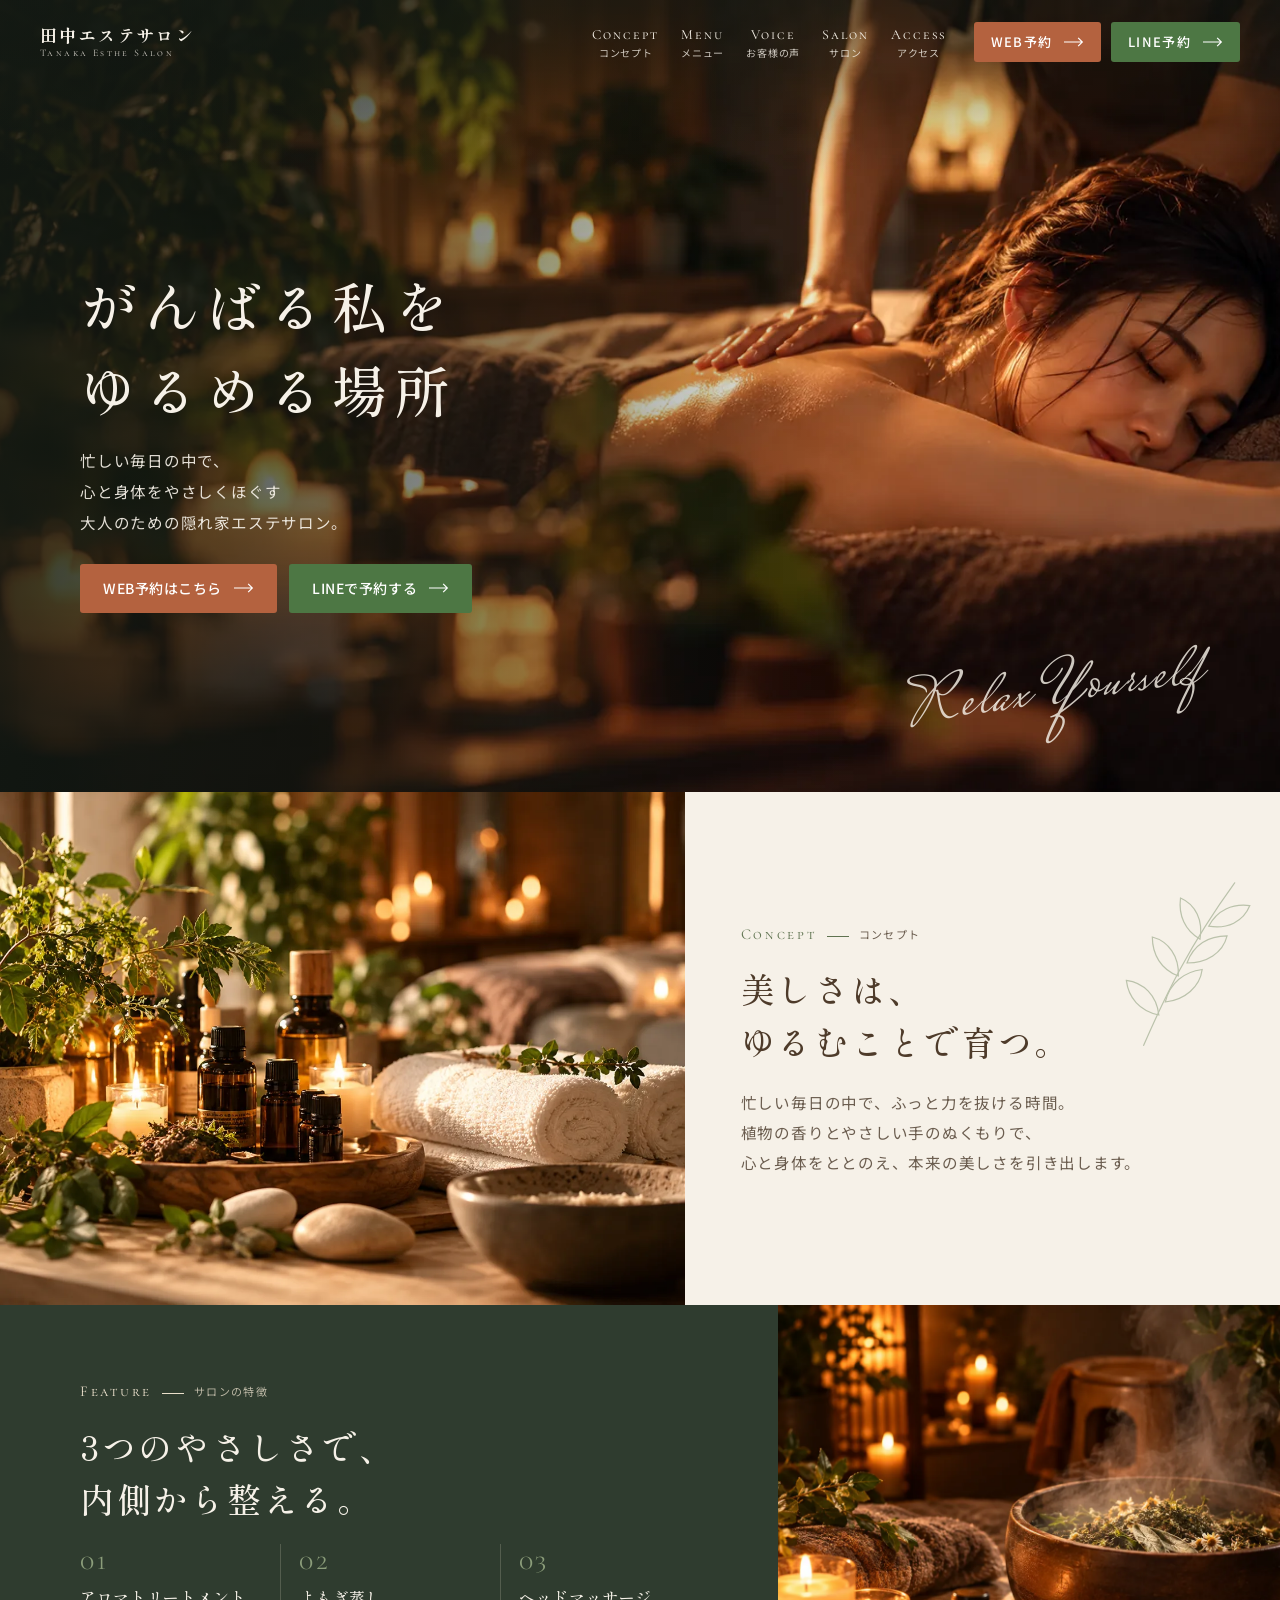
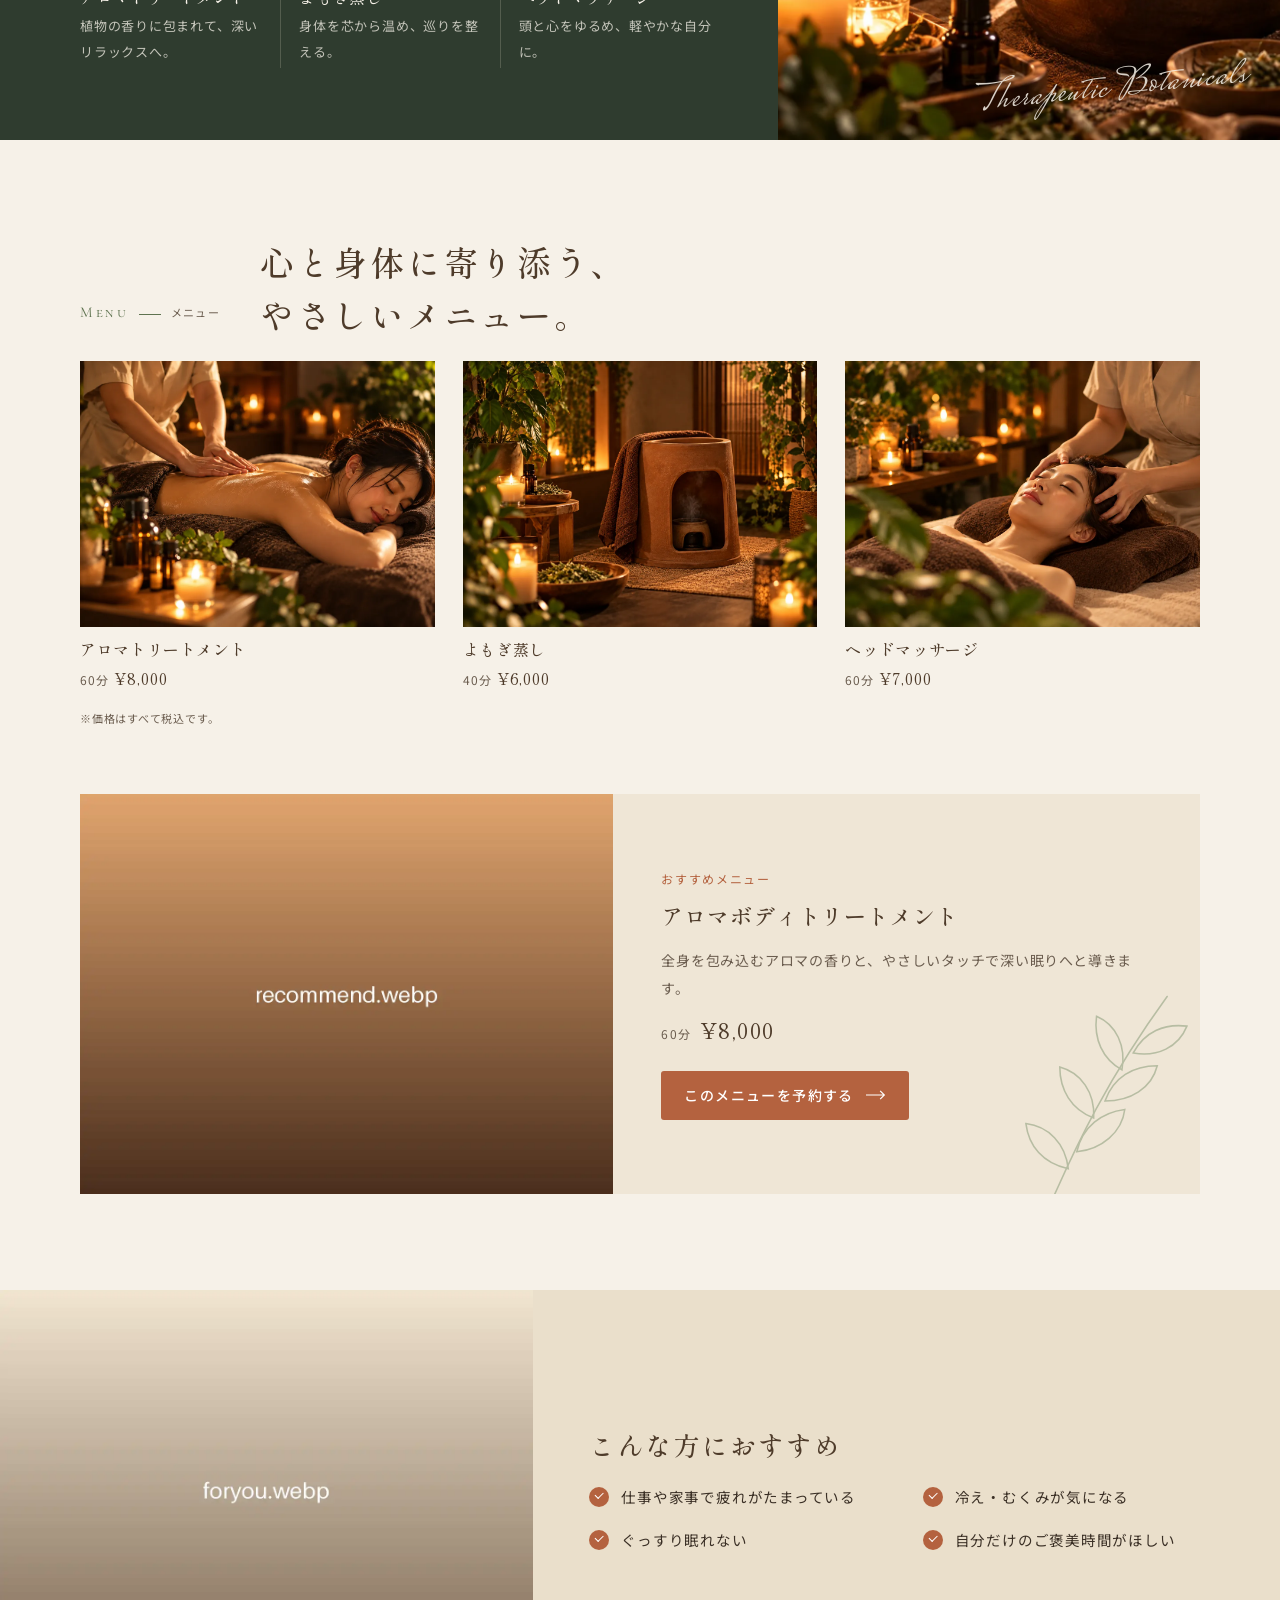
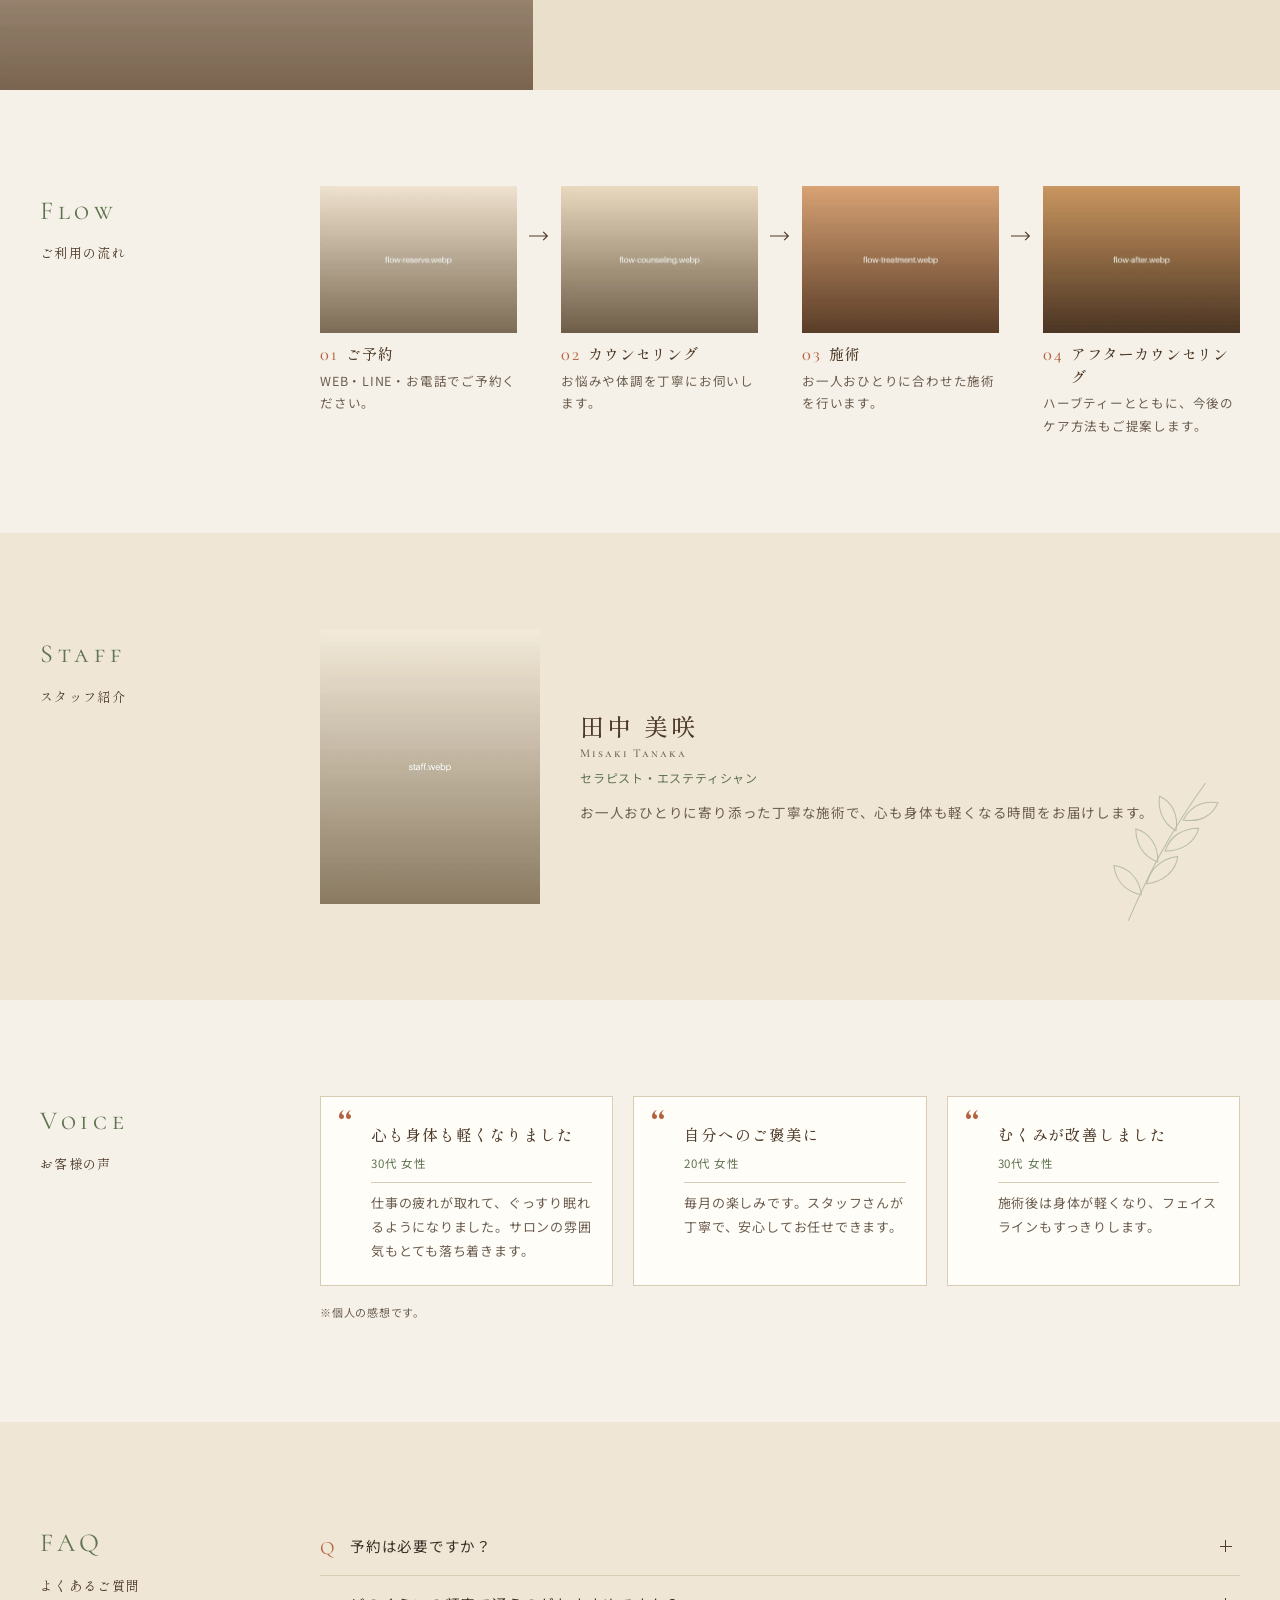
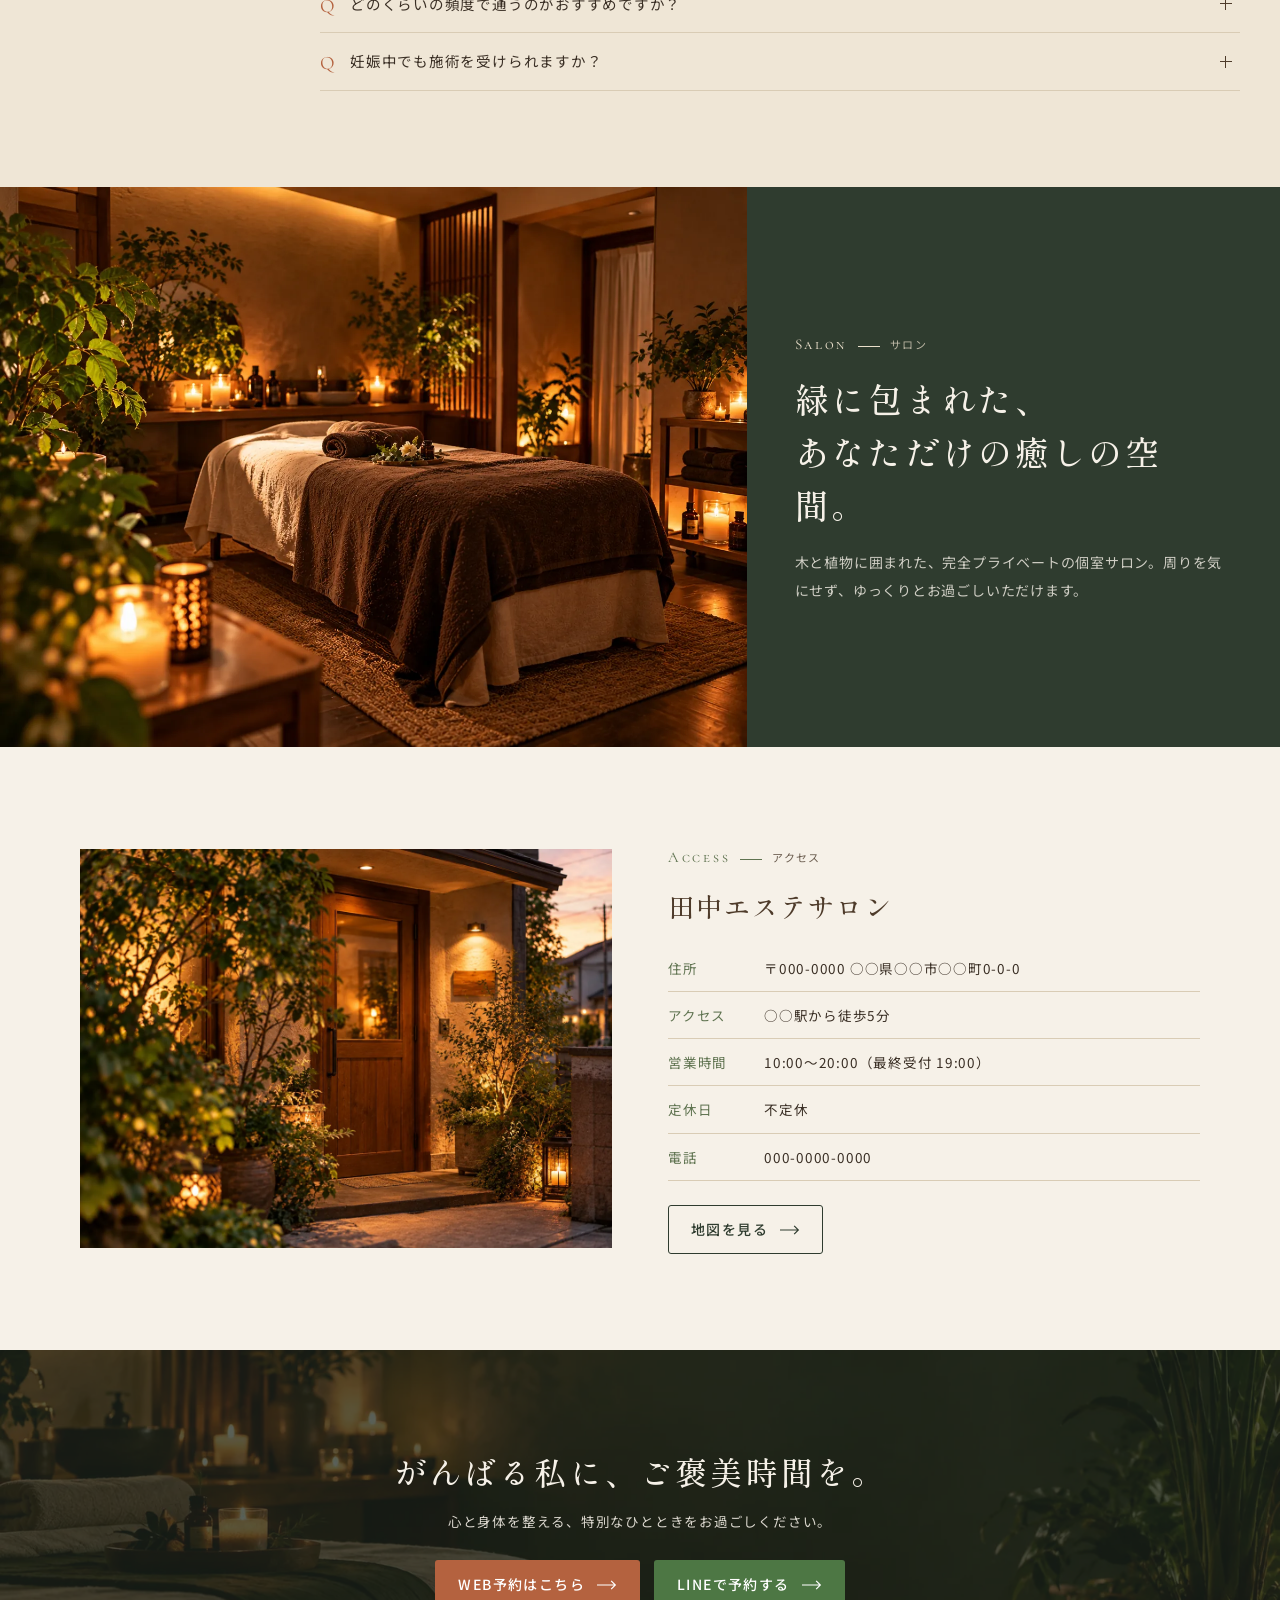
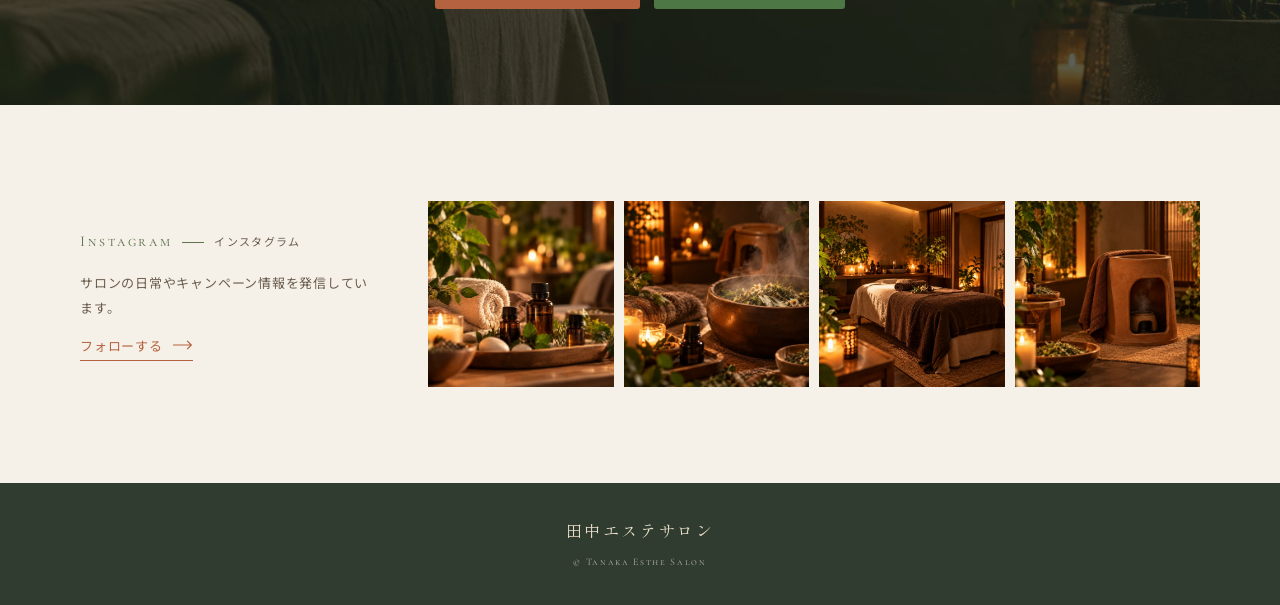
==== commit cd4e2a62: "田中エステサロン：写真10枚を差し替え ヒーロー・コンセプト・特徴・メニュー3枚・サロン・入口・締めの背景を本番写真に。 スマホのヒーローでは英字の筆記体を非表示にして顔と重ならないようにした。  C" ====
--- a/public/sites/tanaka-esthe/index.html
+++ b/public/sites/tanaka-esthe/index.html
@@ -14,7 +14,7 @@
   <meta property="og:description" content="忙しい毎日の中で、心と身体をやさしくほぐす。大人のための隠れ家エステサロン。">
   <meta property="og:url" content="https://lp.wakuwaku-inc.com/tanaka-esthe/">
   <meta property="og:image" content="https://lp.wakuwaku-inc.com/tanaka-esthe/images/hero.webp">
-  <meta property="og:image:alt" content="キャンドルの灯る薄暗い施術室で、目を閉じてくつろぐ女性（イメージ）">
+  <meta property="og:image:alt" content="キャンドルの灯る施術室で、背中のトリートメントを受けながら目を閉じてくつろぐ女性（イメージ）">
   <meta name="twitter:card" content="summary_large_image">
 
   <link rel="icon" href="data:image/svg+xml,%3Csvg xmlns='http://www.w3.org/2000/svg' viewBox='0 0 32 32'%3E%3Crect width='32' height='32' fill='%232f3c2f'/%3E%3Cpath d='M16 7c-5 5-5 13 0 18 5-5 5-13 0-18z' fill='none' stroke='%23eadfcb' stroke-width='1.6'/%3E%3Cpath d='M16 10v15' stroke='%23eadfcb' stroke-width='1.2'/%3E%3C/svg%3E">
@@ -74,7 +74,7 @@
     <!-- HERO -->
     <section class="hero" id="top" aria-labelledby="hero-title">
       <img class="hero__img" src="images/hero.webp" width="1600" height="900" fetchpriority="high" decoding="async"
-           alt="キャンドルの灯る薄暗い施術室で、目を閉じてくつろぐ女性（イメージ）">
+           alt="キャンドルの灯る施術室で、背中のトリートメントを受けながら目を閉じてくつろぐ女性（イメージ）">
       <div class="hero__inner">
         <h1 class="hero__title" id="hero-title">がんばる私を<br>ゆるめる場所</h1>
         <p class="hero__lead">忙しい毎日の中で、<br>心と身体をやさしくほぐす<br>大人のための隠れ家エステサロン。</p>
@@ -90,7 +90,7 @@
     <section class="concept" id="concept" aria-labelledby="concept-title">
       <figure class="concept__photo">
         <img src="images/concept.webp" width="1200" height="900" loading="lazy" decoding="async"
-             alt="アロマオイルの小瓶、丸めた白いタオル、観葉植物が並ぶ施術台（イメージ）">
+             alt="アロマオイルの小瓶、丸めた白いタオル、キャンドル、植物が並ぶ木のトレー（イメージ）">
       </figure>
       <div class="concept__text">
         <p class="label"><span lang="en">Concept</span>コンセプト</p>
@@ -138,17 +138,17 @@
       </div>
       <ul class="menu__list">
         <li>
-          <img src="images/menu-aroma.webp" width="900" height="675" loading="lazy" decoding="async" alt="背中にアロマトリートメントを受ける女性（イメージ）">
+          <img src="images/menu-aroma.webp" width="1200" height="900" loading="lazy" decoding="async" alt="背中にアロマトリートメントを受ける女性（イメージ）">
           <h3>アロマトリートメント</h3>
           <p class="price"><span>60分</span>¥8,000</p>
         </li>
         <li>
-          <img src="images/menu-yomogi.webp" width="900" height="675" loading="lazy" decoding="async" alt="植物に囲まれた、よもぎ蒸しの陶器（イメージ）">
+          <img src="images/menu-yomogi.webp" width="1200" height="900" loading="lazy" decoding="async" alt="植物とキャンドルに囲まれた、よもぎ蒸しの陶器の椅子（イメージ）">
           <h3>よもぎ蒸し</h3>
           <p class="price"><span>40分</span>¥6,000</p>
         </li>
         <li>
-          <img src="images/menu-head.webp" width="900" height="675" loading="lazy" decoding="async" alt="仰向けでヘッドマッサージを受ける女性（イメージ）">
+          <img src="images/menu-head.webp" width="1200" height="900" loading="lazy" decoding="async" alt="仰向けでヘッドマッサージを受ける女性（イメージ）">
           <h3>ヘッドマッサージ</h3>
           <p class="price"><span>60分</span>¥7,000</p>
         </li>
@@ -271,7 +271,7 @@
     <!-- SALON -->
     <section class="salon" id="salon" aria-labelledby="salon-title">
       <figure class="salon__photo">
-        <img src="images/salon.webp" width="1600" height="900" loading="lazy" decoding="async" alt="木のぬくもりと間接照明に包まれた施術ルーム（イメージ）">
+        <img src="images/salon.webp" width="1400" height="1050" loading="lazy" decoding="async" alt="キャンドルと植物に囲まれた、施術ベッドのある個室（イメージ）">
       </figure>
       <div class="salon__text">
         <p class="label"><span lang="en">Salon</span>サロン</p>
@@ -283,7 +283,7 @@
     <!-- ACCESS -->
     <section class="access section" id="access" aria-labelledby="access-title">
       <figure class="access__photo">
-        <img src="images/entrance.webp" width="1200" height="900" loading="lazy" decoding="async" alt="植物に囲まれたサロンの入口（イメージ）">
+        <img src="images/entrance.webp" width="1200" height="900" loading="lazy" decoding="async" alt="夕暮れの灯りがともる、植物に囲まれたサロンの木の扉（イメージ）">
       </figure>
       <div class="access__text">
         <p class="label"><span lang="en">Access</span>アクセス</p>
@@ -320,10 +320,10 @@
         <a class="insta__link" href="https://www.instagram.com/" target="_blank" rel="noopener noreferrer">フォローする<svg class="btn__arrow" aria-hidden="true"><use href="#arrow"/></svg></a>
       </div>
       <ul class="insta__grid">
-        <li><img src="images/concept.webp" width="1200" height="900" loading="lazy" decoding="async" alt="アロマオイルとタオルが並ぶ施術台"></li>
-        <li><img src="images/flow-after.webp" width="800" height="600" loading="lazy" decoding="async" alt="ハーブティー"></li>
-        <li><img src="images/foryou.webp" width="1200" height="900" loading="lazy" decoding="async" alt="施術ベッドでくつろぐ女性"></li>
-        <li><img src="images/menu-yomogi.webp" width="900" height="675" loading="lazy" decoding="async" alt="よもぎ蒸しの陶器"></li>
+        <li><img src="images/aroma-items.webp" width="1000" height="750" loading="lazy" decoding="async" alt="アロマオイルとタオル、白い石"></li>
+        <li><img src="images/feature.webp" width="1200" height="900" loading="lazy" decoding="async" alt="湯気の立つハーブの器"></li>
+        <li><img src="images/salon.webp" width="1400" height="1050" loading="lazy" decoding="async" alt="キャンドルの灯る個室"></li>
+        <li><img src="images/menu-yomogi.webp" width="1200" height="900" loading="lazy" decoding="async" alt="よもぎ蒸しの陶器の椅子"></li>
       </ul>
     </section>
   </main>
--- a/public/sites/tanaka-esthe/style.css
+++ b/public/sites/tanaka-esthe/style.css
@@ -193,7 +193,7 @@
 }
 .hero__img {
   position: absolute; inset: 0; z-index: -2;
-  width: 100%; height: 100%; object-fit: cover; object-position: 68% 40%;
+  width: 100%; height: 100%; object-fit: cover; object-position: 86% 40%;
 }
 .hero::before {
   content: ""; position: absolute; inset: 0; z-index: -1;
@@ -211,6 +211,7 @@
 .hero__cta { display: grid; grid-template-columns: 1fr 1fr; gap: 10px; }
 .hero__cta .btn { padding: 10px 8px; font-size: 13px; letter-spacing: .04em; gap: 8px; }
 .hero__script {
+  display: none;
   position: absolute; right: 18px; top: 96px;
   font-family: var(--f-script); font-size: 38px; line-height: 1.1;
   color: rgba(246, 241, 232, .82); transform: rotate(-8deg);
@@ -441,7 +442,7 @@
   .hero__lead { font-size: 15.5px; }
   .hero__cta { display: flex; gap: 12px; }
   .hero__cta .btn { padding: 10px 22px; font-size: 14px; gap: 12px; }
-  .hero__script { top: auto; bottom: 64px; right: 6vw; font-size: 64px; }
+  .hero__script { display: block; top: auto; bottom: 64px; right: 6vw; font-size: 64px; }
 
   .concept { grid-template-columns: 1.15fr 1fr; align-items: stretch; }
   .concept__photo img { height: 100%; aspect-ratio: auto; min-height: 420px; }
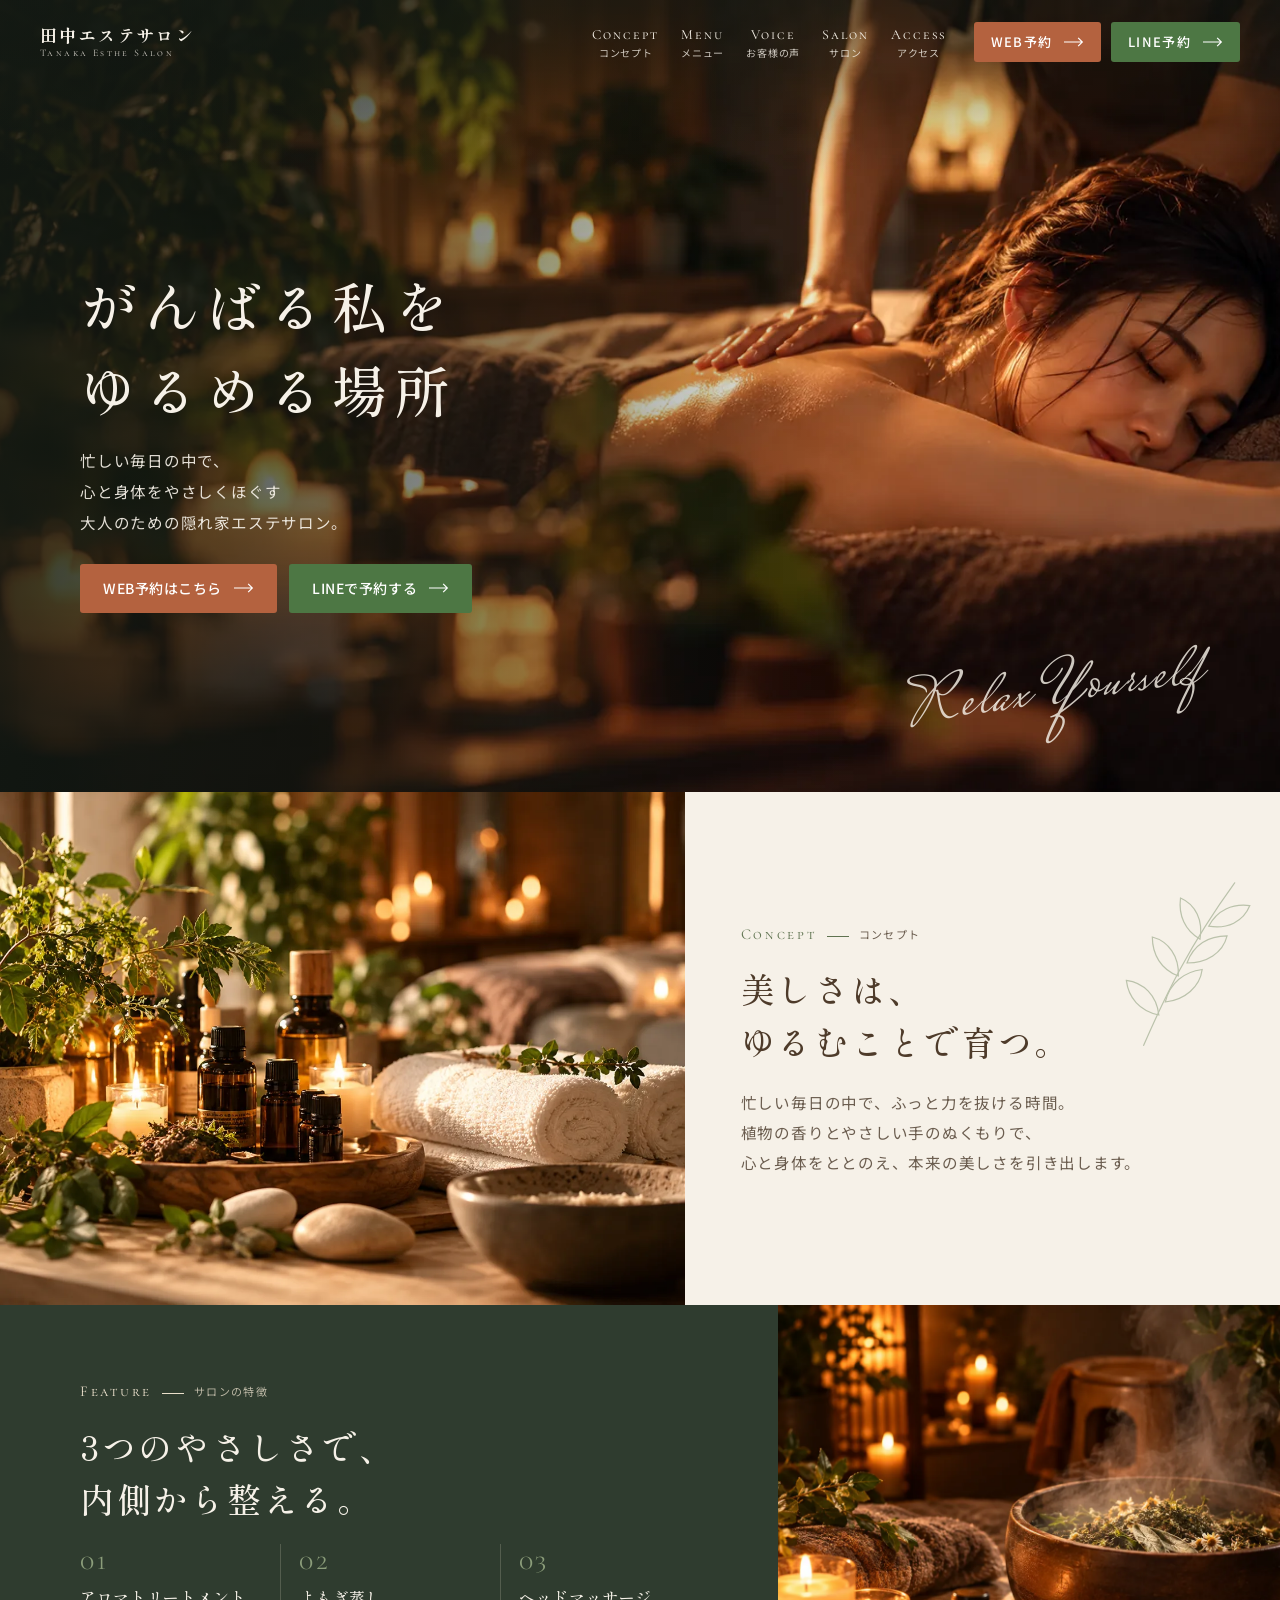
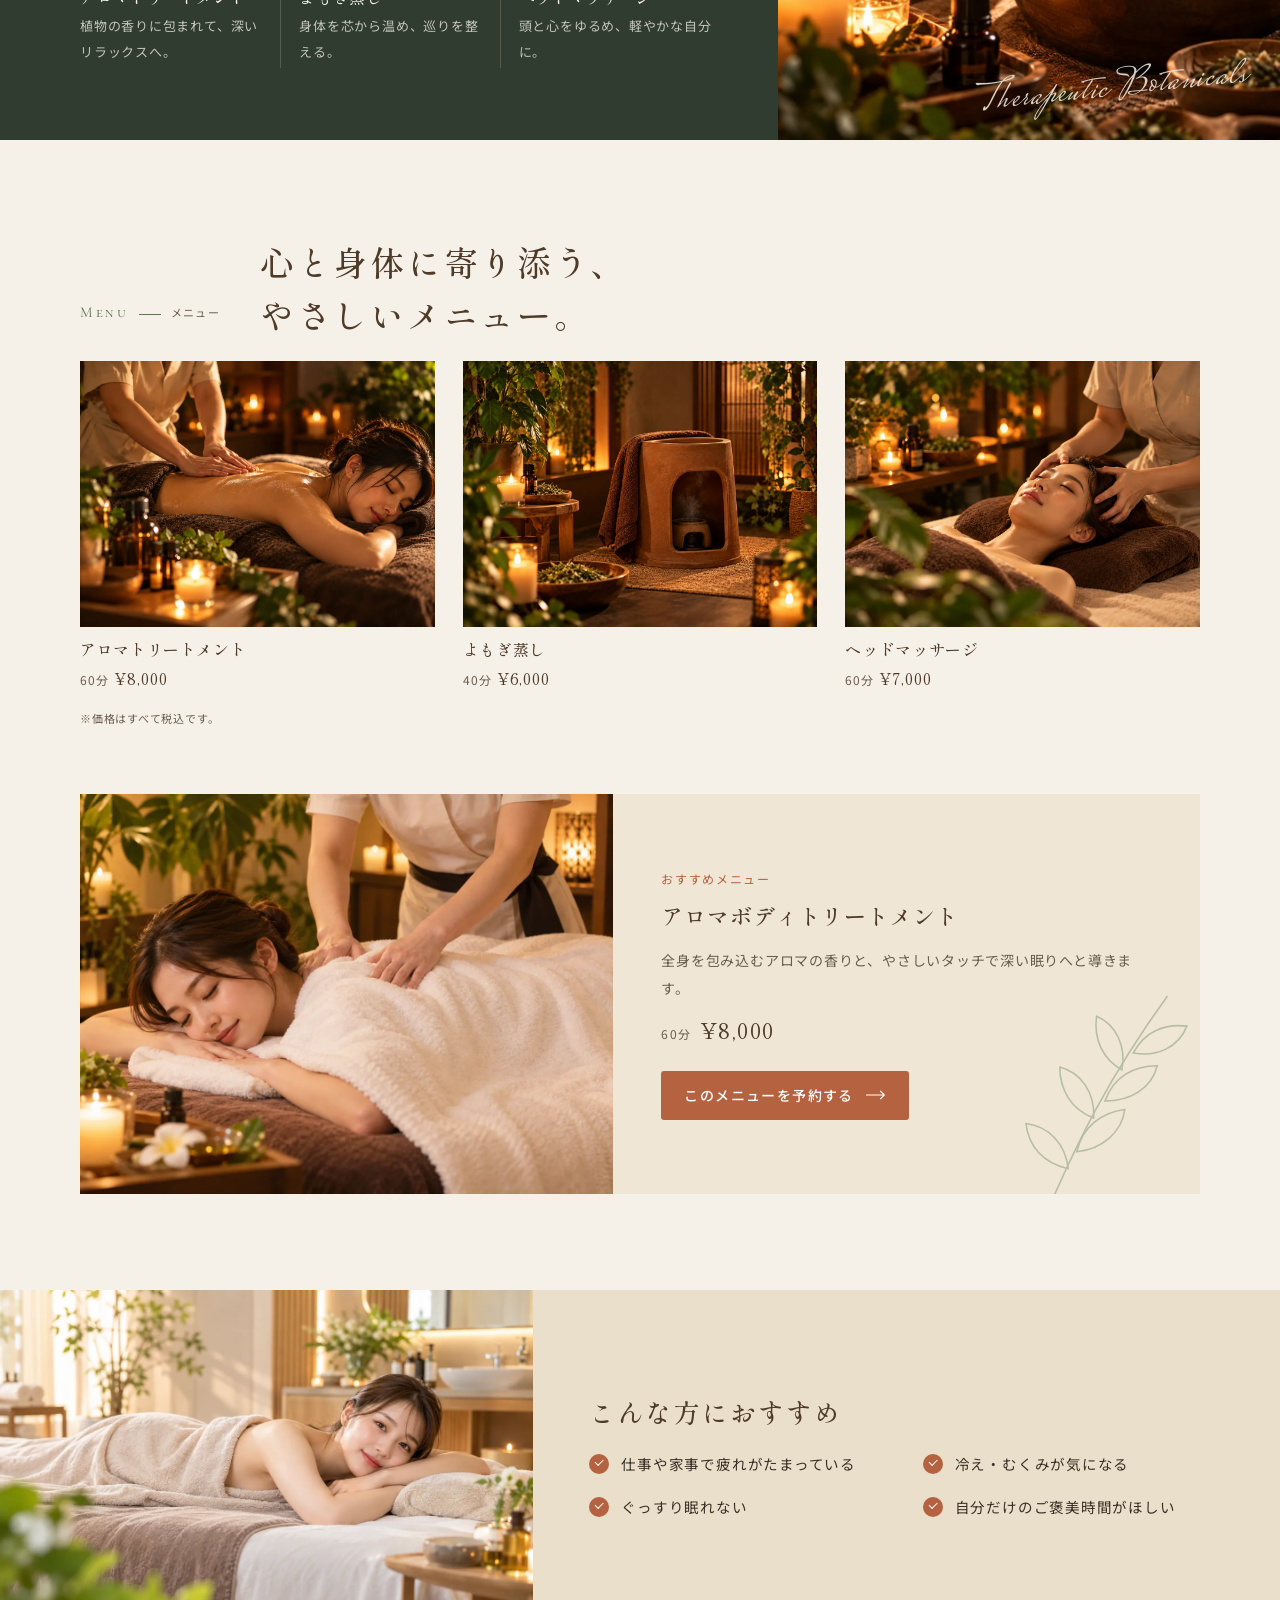
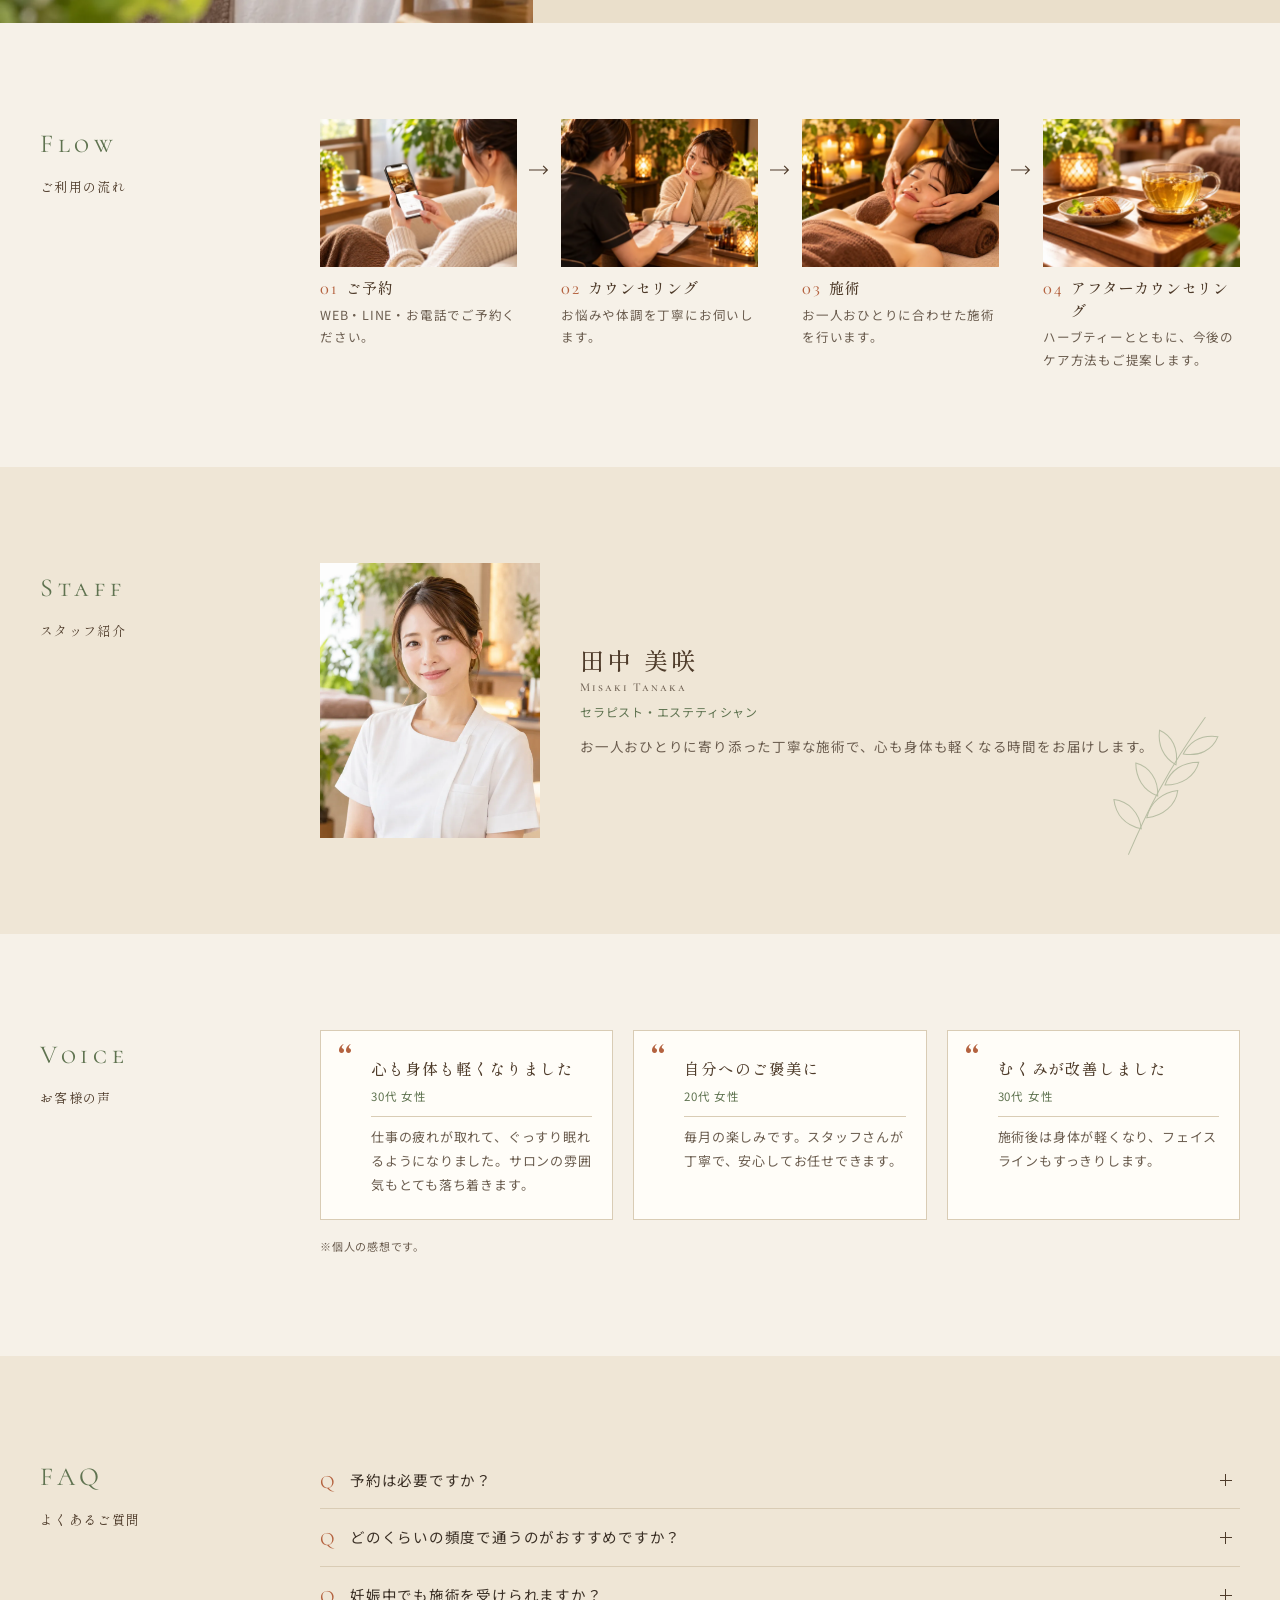
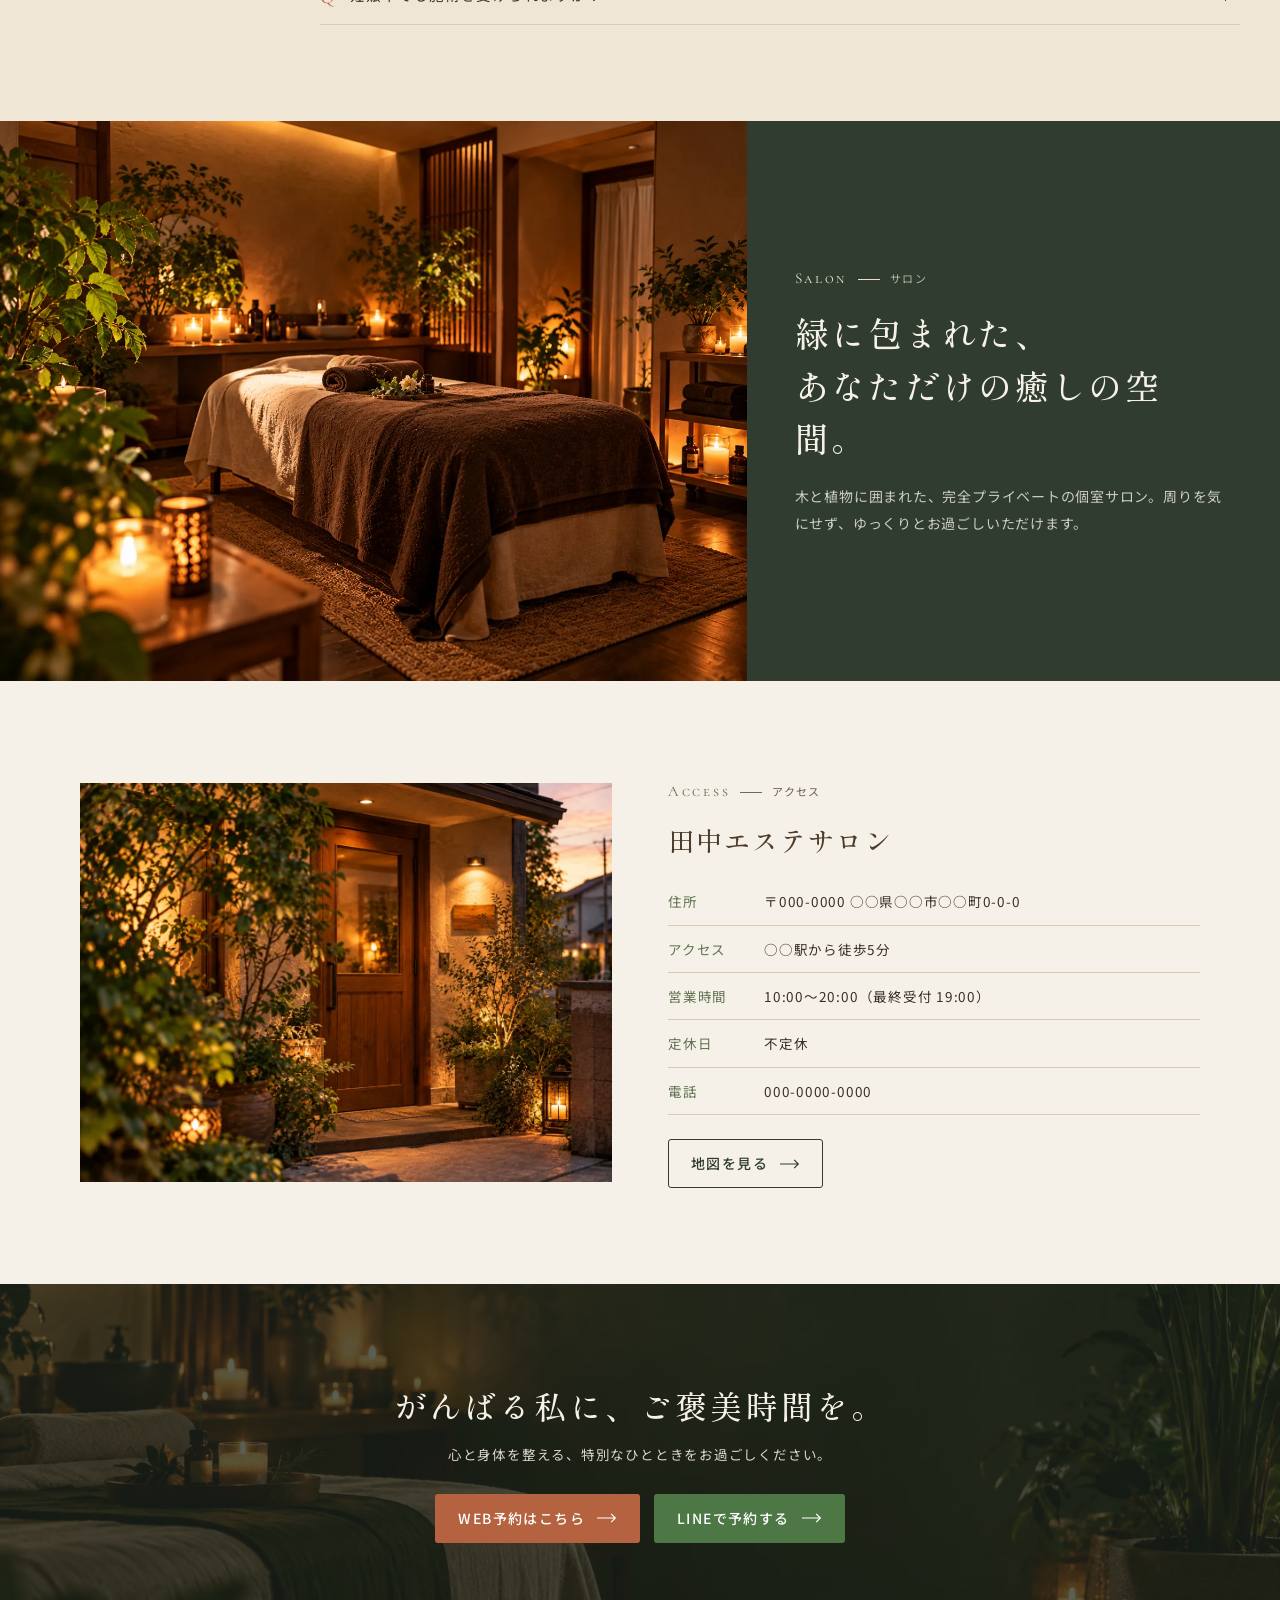
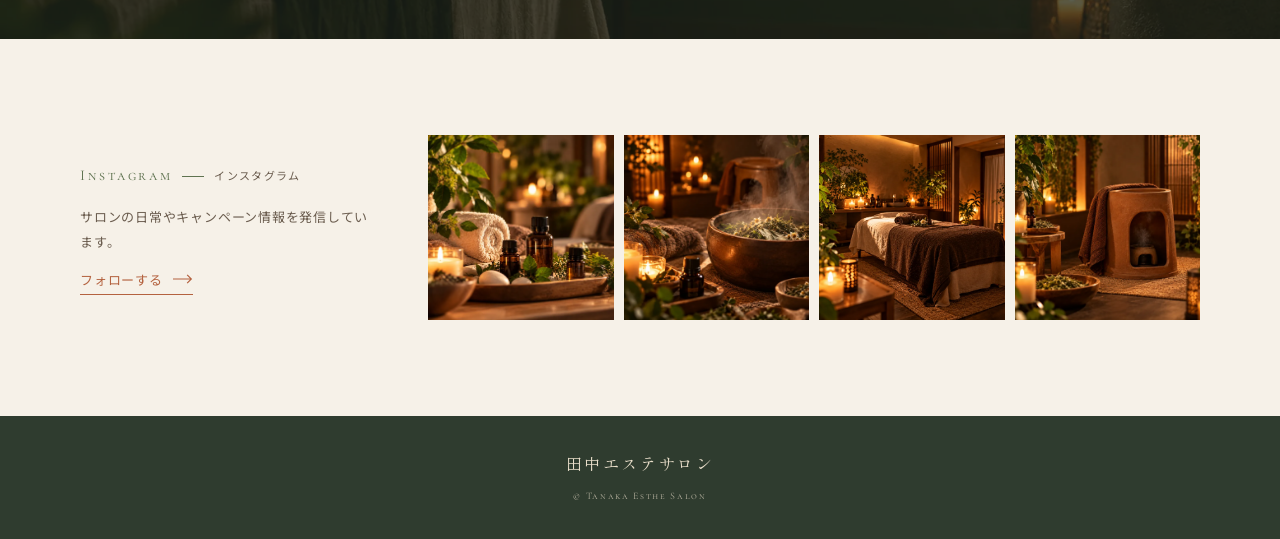
==== commit d5e6619f: "田中エステサロン：残りの写真7枚を差し替え おすすめメニュー・こんな方におすすめ・流れ4枚・スタッフを本番写真にし、altを写真の内容に合わせた。  Co-Authored-By: Claude Op" ====
--- a/public/sites/tanaka-esthe/index.html
+++ b/public/sites/tanaka-esthe/index.html
@@ -157,7 +157,7 @@
 
       <article class="pickup" aria-labelledby="pickup-title">
         <img class="pickup__photo" src="images/recommend.webp" width="1200" height="900" loading="lazy" decoding="async"
-             alt="キャンドルのそばで、うつぶせでボディトリートメントを受ける女性（イメージ）">
+             alt="キャンドルのそばで、タオル越しに肩のトリートメントを受けて目を閉じる女性（イメージ）">
         <div class="pickup__text">
           <p class="pickup__tag">おすすめメニュー</p>
           <h3 class="pickup__title" id="pickup-title">アロマボディトリートメント</h3>
@@ -172,7 +172,7 @@
     <!-- FOR YOU -->
     <section class="foryou" aria-labelledby="foryou-title">
       <figure class="foryou__photo">
-        <img src="images/foryou.webp" width="1200" height="900" loading="lazy" decoding="async" alt="施術ベッドの上で穏やかに微笑む女性（イメージ）">
+        <img src="images/foryou.webp" width="1200" height="751" loading="lazy" decoding="async" alt="施術ベッドにうつぶせになり、穏やかに微笑む女性（イメージ）">
       </figure>
       <div class="foryou__text">
         <h2 class="heading heading--sm" id="foryou-title">こんな方におすすめ</h2>
@@ -195,7 +195,7 @@
           <p>WEB・LINE・お電話でご予約ください。</p>
         </li>
         <li>
-          <img src="images/flow-counseling.webp" width="800" height="600" loading="lazy" decoding="async" alt="テーブルをはさんでセラピストと話す女性（イメージ）">
+          <img src="images/flow-counseling.webp" width="800" height="600" loading="lazy" decoding="async" alt="テーブルをはさんで、セラピストに悩みを話す女性（イメージ）">
           <h3><span class="num" aria-hidden="true">02</span>カウンセリング</h3>
           <p>お悩みや体調を丁寧にお伺いします。</p>
         </li>
@@ -205,7 +205,7 @@
           <p>お一人おひとりに合わせた施術を行います。</p>
         </li>
         <li>
-          <img src="images/flow-after.webp" width="800" height="600" loading="lazy" decoding="async" alt="施術後に出されるハーブティー（イメージ）">
+          <img src="images/flow-after.webp" width="800" height="600" loading="lazy" decoding="async" alt="木のトレーに置かれたカモミールティーと焼き菓子（イメージ）">
           <h3><span class="num" aria-hidden="true">04</span>アフターカウンセリング</h3>
           <p>ハーブティーとともに、今後のケア方法もご提案します。</p>
         </li>
--- a/public/sites/tanaka-esthe/style.css
+++ b/public/sites/tanaka-esthe/style.css
@@ -273,7 +273,7 @@
 /* ---------- FOR YOU ---------- */
 
 .foryou { display: grid; background: var(--kinari); }
-.foryou__photo img { width: 100%; aspect-ratio: 16 / 10; object-fit: cover; }
+.foryou__photo img { width: 100%; aspect-ratio: 16 / 10; object-fit: cover; object-position: 75% 50%; }
 .foryou__text { padding: 36px var(--gutter) 44px; }
 .checks { display: grid; gap: 12px; }
 .checks li { position: relative; padding-left: 32px; font-size: 14.5px; }
